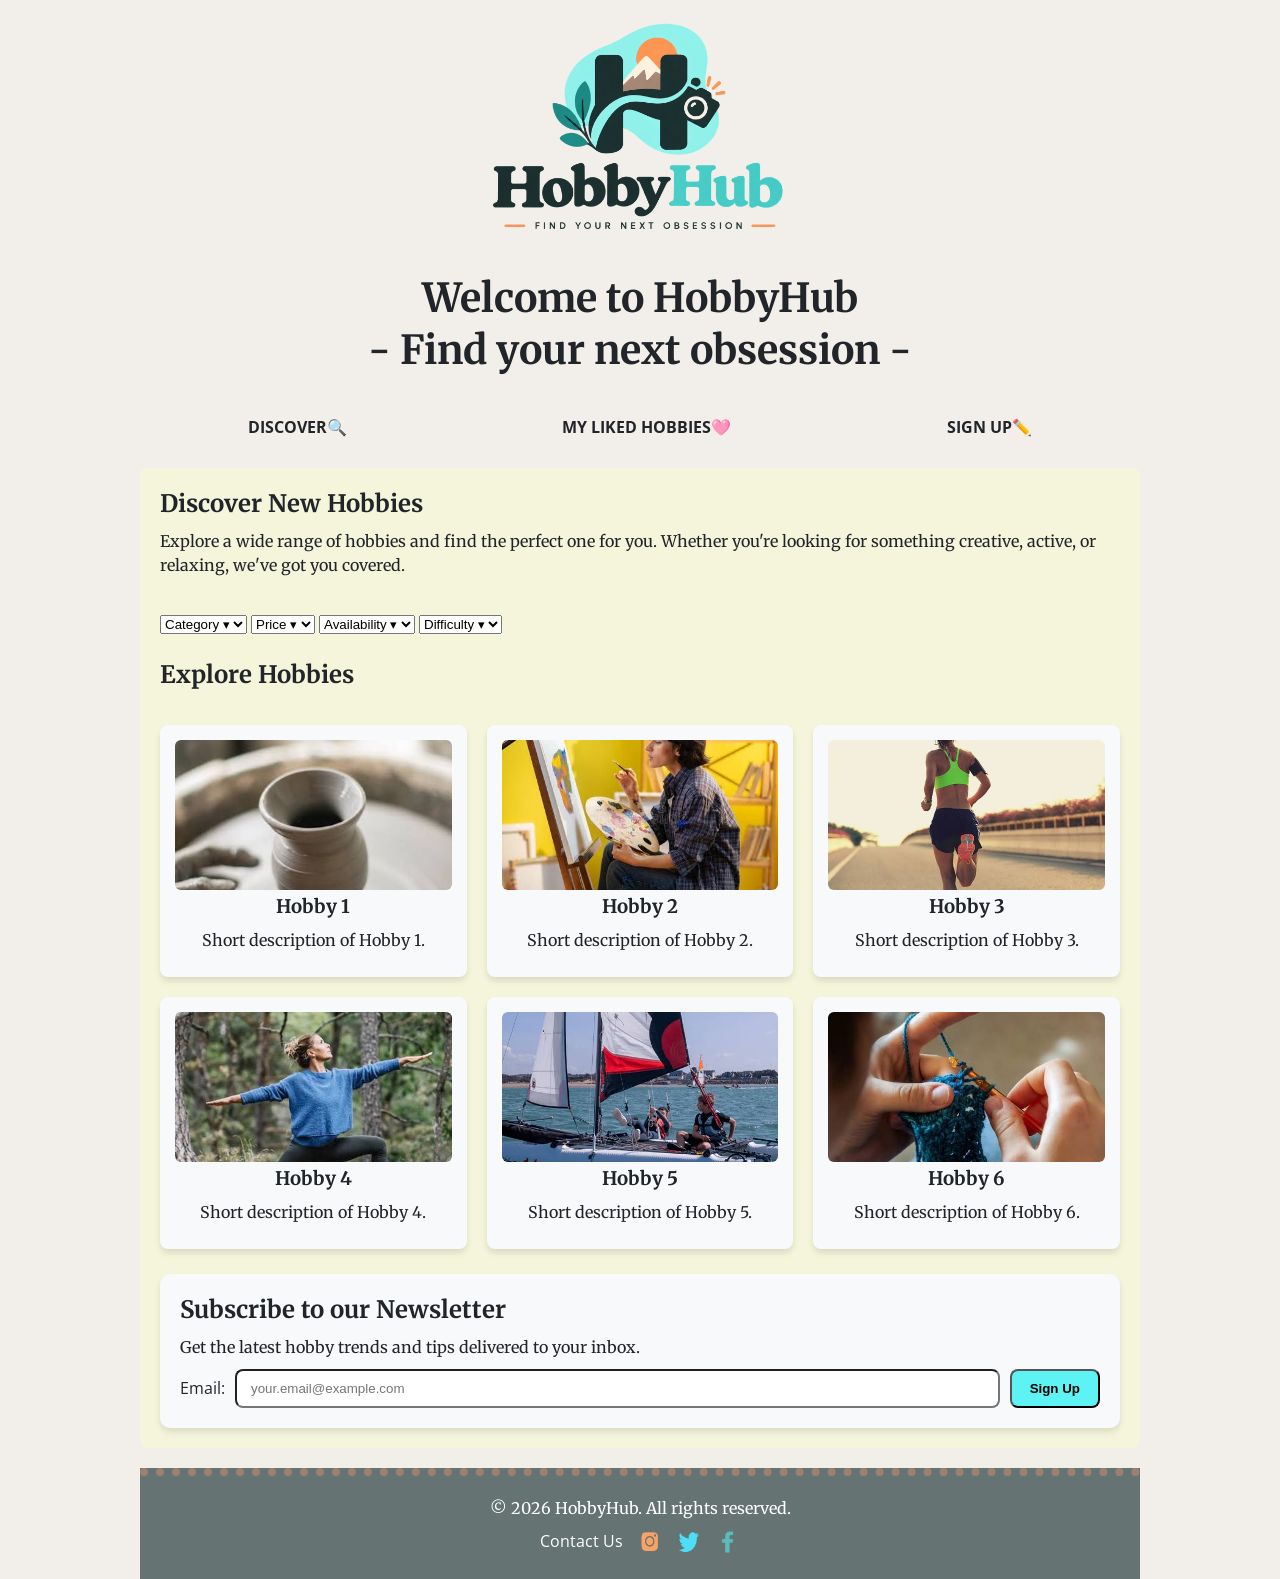
==== index.html @ ffab6596 "style: ensure full responsiveness across mobile, tablet, and desktop Enforce 1-column layout on mobi" ====
<!doctype html>
<html lang="en">
  <head>
    <meta charset="UTF-8" />
    <title>HobbyHub - Find Your Next Obsession</title>
    <meta name="viewport" content="width=device-width, initial-scale=1.0" />
    <link rel="stylesheet" type="text/css" href="style.css" />
  </head>
  <body>
    <div class="grid-container">
      <!-- Header with logo and welcome message -->
      <header>
        <!-- Logo -->
        <img
          id="logo"
          src="img/hobbyhublogo.png"
          alt="HobbyHub Logo"
          class="logo"
        />
        <h1>
          Welcome to HobbyHub <br />
          - Find your next obsession -
        </h1>
      </header>

      <!-- Navigation bar -->
      <nav class="main-nav">
        <a href="#">DISCOVER🔍</a>
        <a href="#">MY LIKED HOBBIES🩷</a>
        <a href="#signup">SIGN UP✏️</a>
      </nav>

      <!-- Main content area -->
      <main>
        <section class="intro">
          <!--Grid items-->
          <h2>Discover New Hobbies</h2>
          <p>
            Explore a wide range of hobbies and find the perfect one for you.
            Whether you're looking for something creative, active, or relaxing,
            we've got you covered.
          </p>
        </section>
        <!-- Filter / Sortering -->
        <div class="filters" aria-label="Filter hobbies">
          <select id="filter-category" name="category">
            <option value="">Category ▾</option>
          </select>

          <select id="filter-price" name="price">
            <option value="">Price ▾</option>
          </select>

          <select id="filter-availability" name="availability">
            <option value="">Availability ▾</option>
          </select>

          <select id="filter-difficulty" name="difficulty">
            <option value="">Difficulty ▾</option>
          </select>
        </div>

        <div>
          <h2>Explore Hobbies</h2>
        </div>
        <section class="hobby-section">
          <!-- managed with grid in CSS -->

          <article class="hobby-card">
            <img src="img/pottery.jpg" alt="Hobby 1" />
            <h3>Hobby 1</h3>
            <p>Short description of Hobby 1.</p>
          </article>

          <article class="hobby-card">
            <img src="img/painting.jpg" alt="Hobby 2" />
            <h3>Hobby 2</h3>
            <p>Short description of Hobby 2.</p>
          </article>

          <article class="hobby-card">
            <img src="img/running.jpg" alt="Hobby 3" />
            <h3>Hobby 3</h3>
            <p>Short description of Hobby 3.</p>
          </article>

          <article class="hobby-card">
            <img src="img/yoga.jpg" alt="Hobby 4" />
            <h3>Hobby 4</h3>
            <p>Short description of Hobby 4.</p>
          </article>

          <article class="hobby-card">
            <img src="img/sailing.jpg" alt="Hobby 3" />
            <h3>Hobby 5</h3>
            <p>Short description of Hobby 5.</p>
          </article>

          <article class="hobby-card">
            <img src="img/crochet.jpg" alt="Hobby 4" />
            <h3>Hobby 6</h3>
            <p>Short description of Hobby 6.</p>
          </article>
        </section>

        <section class="newsletter" id="signup">
          <h2>Subscribe to our Newsletter</h2>
          <p>Get the latest hobby trends and tips delivered to your inbox.</p>
          <form id="newsletter-form">
            <!--lable? med id()for="email"-->
            <label for="email">Email:</label>
            <input
              type="email"
              id="email"
              placeholder="your.email@example.com"
              required
            />
            <!--input eller button?-->
            <button id="newsletter-button" type="submit" value="Sign Up">
              Sign Up
            </button>
          </form>
        </section>
      </main>

      <!-- Footer content, logos for instagram, twitter, facebook -->
      <footer>
        <p>&copy; 2026 HobbyHub. All rights reserved.</p>
        <div class="social-media">
          <!-- Social media icons would be linked to their respective platforms -->
          <!-- add mailto link  "contact us"-->
          <a href="mailto:info@hobbyhub.com">Contact Us</a>
          <a href="#"><img src="img/insta.png" alt="Instagram" /></a>
          <a href="#"><img src="img/twitter.png" alt="Twitter" /></a>
          <a href="#"><img src="img/fb.png" alt="Facebook" /></a>
        </div>
      </footer>
    </div>
  </body>
</html>
---- style.css ----
@import url("https://fonts.googleapis.com/css?family=Merriweather|Open+Sans&display=swap");
/* Define CSS variables for consistent theming of colors */
:root {
  --cyan: #5df2f3;
  --orange: #f2945c;
  --teal: #70b3b3;
  --taupe: #9d8170;
  --dark-slate: #657373;
  --bg-light: #f8f9fa;
  --text-dark: #212529; /* Mörk text mot ljus bakgrund ger hög kontrast för WebAIM */
  --text-light: #ffffff; /* Vit text mot mörka knappar */
}

* {
  box-sizing: border-box;
}

/* Mobile first, base styles */
body {
  background-color: #f2efea;
  color: var(--text-dark);
  margin: 0;
  font-family: "Open Sans", sans-serif; /*If font is available, otherwise use sans-serif */
}

h1, h2, h3, p {
  font-family: "Merriweather", serif; /* All selected text elements use this font */
  margin: 0 0 10px 0;
}

h1 {
  font-size: 40px;
  line-height: 130%;
}

p {
  font-size: 16px;
  line-height: 1.5;
}

/* Grid layout for the entire page */
.grid-container {
  display: grid;
  grid-template-columns: 1fr; /* Define a single column grid layout */
  /*grid-template-rows: auto auto auto 5px;  Define the rows for header, navigation, main content, and footer. 
  Auto = adjust size after the content  */
  /* grid-template-areas is used to define the layout of the grid */
  grid-template-areas:
  /*here we define the areas wich will be positioned in the grid, could be only display:grid */
    "header"
    "navigation"
    "main-content"
    "footer";
  grid-gap: 20px;
  max-width: 1000px;
  margin: 0 auto;
}

header {
  grid-area: header;
  text-align: center;
}

#logo {
max-width: 100%;
  width: 400px;
  height: auto;
  border-radius: 8px;
}

/* Navigation bar */
.main-nav {
  grid-area: navigation;
  display: flex;
  flex-direction: column; /* Meny för mobil */
}

.main-nav a {
  padding: 10px;
  text-align: center;
  text-decoration: none;
  text-transform: uppercase;
  color: var(--text-dark);
  font-weight: bold;
}
.main-nav a:hover {
  text-decoration: underline;
}

/* Main content area */
main {
  grid-area: main-content;
  display: flex;
  flex-direction: column;
  grid-gap: 25px;
  background-color: beige;
  padding: 20px;
  border-radius: 8px;
}

.intro {
  
}

/* Hobby cards grid layout */
.hobby-section {
  display: grid;
  grid-template-columns: 1fr; /*repeat(auto-fit, minmax(200px, 1fr));  Automatically adjust the number of columns based on available space */
  gap: 20px;
}

.hobby-card {
  background-color: var(--bg-light);
  border-radius: 8px;
  padding: 15px;
  text-align: center;
  box-shadow: 0 4px 6px rgba(0, 0, 0, 0.1);
}

.hobby-card img {
  width: 100%;
  height: 150px;
  object-fit: cover;
  border-radius: 6px;
}

/* Newsletter section */
.newsletter {
  background-color: var(--bg-light);
  padding: 20px;
  border-radius: 10px;
  box-shadow: 0 4px 6px rgba(0, 0, 0, 0.1);
}

#newsletter-form {
  display: grid;
  grid-template-columns: 1fr;
  gap: 10px;
  align-items: center;
}

#newsletter-form input[type="email"] {
  padding: 10px 14px;
  border-radius: 8px;
}

#newsletter-button {
background-color: var(--cyan);
  font-weight: bold;
  padding: 10px 18px;
  border-radius: 8px;
  cursor: pointer;
}
#newsletter-button:hover {
  background-color: var(--teal);
}


footer {
  grid-area: footer;
  text-align: center;
  padding: 20px;
  background-color: var(--dark-slate);
  color: var(--text-light);
  border-top: 8px dotted var(--taupe);
}

footer p {
  color: var(--text-light);
}

footer a {
  color: var(--text-light);
  text-decoration: none;
}

footer a:hover {
  text-decoration: underline;
}

.social-media {
  display: flex;
  justify-content: center;
  gap: 15px;
}

.social-media img {
  width: 24px;
  height: 24px;
}

/* Media Queries for Responsive Design Tablet & Desktop */

/* TABLET (768px och uppåt) */
@media screen and (min-width: 768px) and (max-width: 1023px) {
    h1{
        font-size: 30px;
    }
    p{
        font-size: 14px;
    }
    a{
        font-size:  15px;
    }
  
  .main-nav {
    flex-direction: row;
    justify-content: space-around;
  }

  .hobby-section {
    grid-template-columns: repeat(2, 1fr); /* Tablet: 2 kolumner, repeat() istället för att upprepa 1fr manuellt*/
  }

  #newsletter-form {
    grid-template-columns: auto 1fr auto;
  }
}

/* DESKTOP (1024px och uppåt) */
@media screen and (min-width: 1024px) {

.main-nav {
    flex-direction: row;
    justify-content: space-around;
  }

  .hobby-section {
    grid-template-columns: repeat(3, 1fr); /* Desktop: 3 kolumner */
  }

  #newsletter-form {
    grid-template-columns: auto 1fr auto;
  }
}
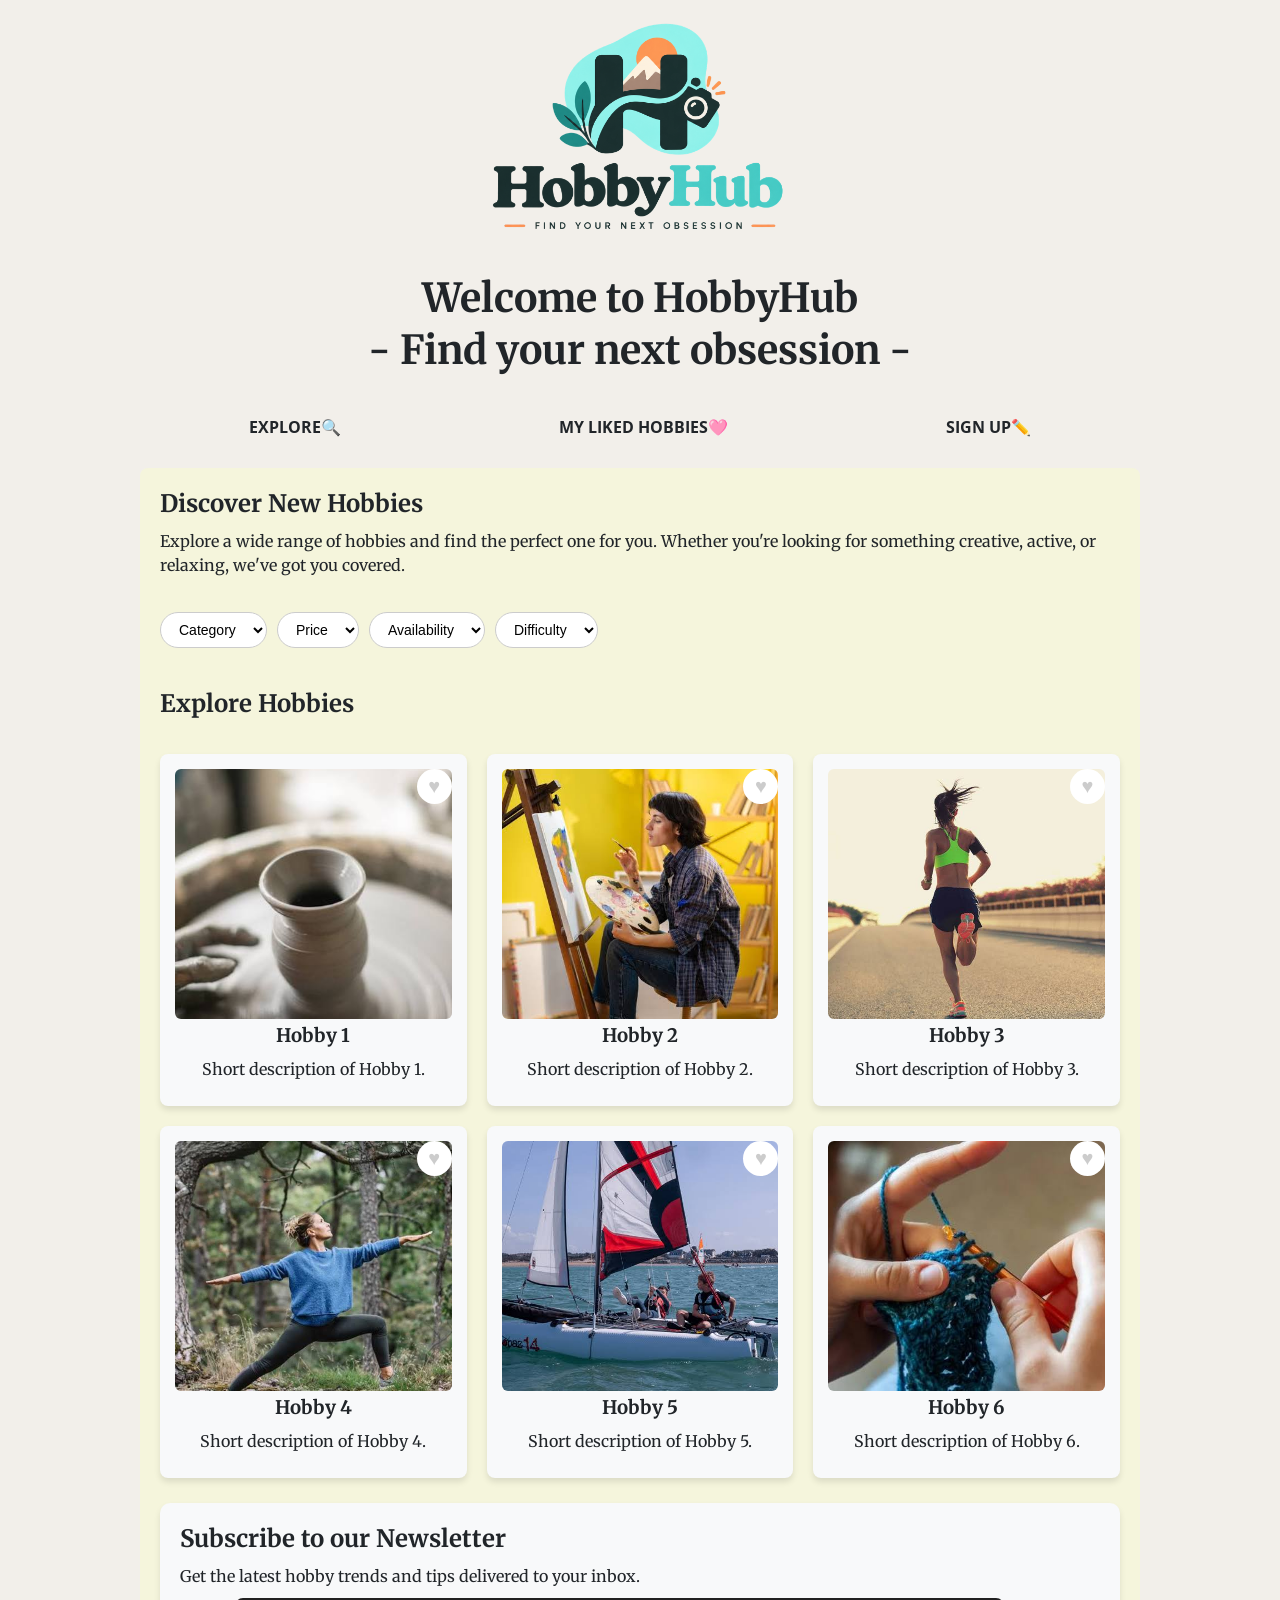
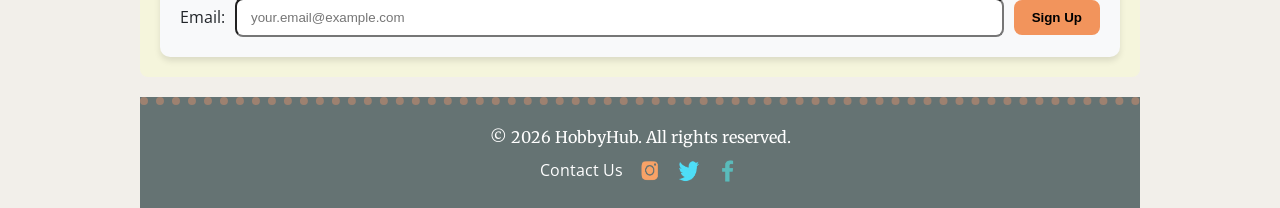
==== commit 9127d9ae: "Update navigation text and enhance filter styles; add like buttons to hobby cards" ====
--- a/index.html
+++ b/index.html
@@ -25,7 +25,7 @@
 
       <!-- Navigation bar -->
       <nav class="main-nav">
-        <a href="#">DISCOVER🔍</a>
+        <a href="#">EXPLORE🔍</a>
         <a href="#">MY LIKED HOBBIES🩷</a>
         <a href="#signup">SIGN UP✏️</a>
       </nav>
@@ -44,19 +44,19 @@
         <!-- Filter / Sortering -->
         <div class="filters" aria-label="Filter hobbies">
           <select id="filter-category" name="category">
-            <option value="">Category ▾</option>
+            <option value="">Category</option>
           </select>
 
           <select id="filter-price" name="price">
-            <option value="">Price ▾</option>
+            <option value="">Price</option>
           </select>
 
           <select id="filter-availability" name="availability">
-            <option value="">Availability ▾</option>
+            <option value="">Availability</option>
           </select>
 
           <select id="filter-difficulty" name="difficulty">
-            <option value="">Difficulty ▾</option>
+            <option value="">Difficulty</option>
           </select>
         </div>
 
@@ -67,36 +67,54 @@
           <!-- managed with grid in CSS -->
 
           <article class="hobby-card">
+            <button class="like-btn" aria-label="Gilla hobby">
+              <span class="heart">♥</span>
+            </button>
             <img src="img/pottery.jpg" alt="Hobby 1" />
             <h3>Hobby 1</h3>
             <p>Short description of Hobby 1.</p>
           </article>
 
           <article class="hobby-card">
+            <button class="like-btn" aria-label="Gilla hobby">
+              <span class="heart">♥</span>
+            </button>
             <img src="img/painting.jpg" alt="Hobby 2" />
             <h3>Hobby 2</h3>
             <p>Short description of Hobby 2.</p>
           </article>
 
           <article class="hobby-card">
+            <button class="like-btn" aria-label="Gilla hobby">
+              <span class="heart">♥</span>
+            </button>
             <img src="img/running.jpg" alt="Hobby 3" />
             <h3>Hobby 3</h3>
             <p>Short description of Hobby 3.</p>
           </article>
 
           <article class="hobby-card">
+            <button class="like-btn" aria-label="Gilla hobby">
+              <span class="heart">♥</span>
+            </button>
             <img src="img/yoga.jpg" alt="Hobby 4" />
             <h3>Hobby 4</h3>
             <p>Short description of Hobby 4.</p>
           </article>
 
           <article class="hobby-card">
+            <button class="like-btn" aria-label="Gilla hobby">
+              <span class="heart">♥</span>
+            </button>
             <img src="img/sailing.jpg" alt="Hobby 3" />
             <h3>Hobby 5</h3>
             <p>Short description of Hobby 5.</p>
           </article>
 
           <article class="hobby-card">
+            <button class="like-btn" aria-label="Gilla hobby">
+              <span class="heart">♥</span>
+            </button>
             <img src="img/crochet.jpg" alt="Hobby 4" />
             <h3>Hobby 6</h3>
             <p>Short description of Hobby 6.</p>
--- a/style.css
+++ b/style.css
@@ -102,6 +102,25 @@
   
 }
 
+.filters {
+  display: flex;
+  gap: 10px;
+  margin-bottom: 15px;
+}
+
+.filters select {
+  padding: 8px 14px;
+  border-radius: 20px;
+  border: 1px solid #ccc;
+  background-color: white;
+  font-size: 14px;
+  cursor: pointer;
+}
+
+.filters select:hover {
+  border-color: var(--cyan);
+}
+
 /* Hobby cards grid layout */
 .hobby-section {
   display: grid;
@@ -119,9 +138,35 @@
 
 .hobby-card img {
   width: 100%;
-  height: 150px;
+  height: 250px;
   object-fit: cover;
   border-radius: 6px;
+}
+
+.hobby-card {
+  position: relative;
+}
+
+.like-btn {
+  position: absolute;
+  top: 15px;
+  right: 15px;
+  width: 35px;
+  height: 35px;
+  border-radius: 50%;
+  border: none;
+  background: white;
+  font-size: 20px;
+  color: #ccc;
+  cursor: pointer;
+}
+
+.like-btn:hover {
+  transform: scale(1.2) rotate(5deg); /* Slightly enlarge the button and rotate on hover*/
+}
+
+.like-btn.liked {
+  color: #e74c3c; /* Change color when liked, this will work when js is implemented */
 }
 
 /* Newsletter section */
@@ -145,14 +190,19 @@
 }
 
 #newsletter-button {
-background-color: var(--cyan);
+background-color: var(--orange);
   font-weight: bold;
   padding: 10px 18px;
   border-radius: 8px;
+  border: none;
   cursor: pointer;
+
 }
 #newsletter-button:hover {
+  transform: scale(0.95);
   background-color: var(--teal);
+  color: var(--text-light);
+  box-shadow: 0 6px 15px rgba(93, 242, 243, 0.4);
 }
 
 
@@ -205,7 +255,7 @@
   
   .main-nav {
     flex-direction: row;
-    justify-content: space-around;
+    justify-content: space-around;/* create space around items in nav-bar*/
   }
 
   .hobby-section {
@@ -213,7 +263,7 @@
   }
 
   #newsletter-form {
-    grid-template-columns: auto 1fr auto;
+    grid-template-columns: auto 1fr auto; /* Sign up form layout, button goes to the right */
   }
 }
 
@@ -230,8 +280,8 @@
   }
 
   #newsletter-form {
-    grid-template-columns: auto 1fr auto;
-  }
-}
-
-
+    grid-template-columns: auto 1fr auto; 
+  }
+}
+
+
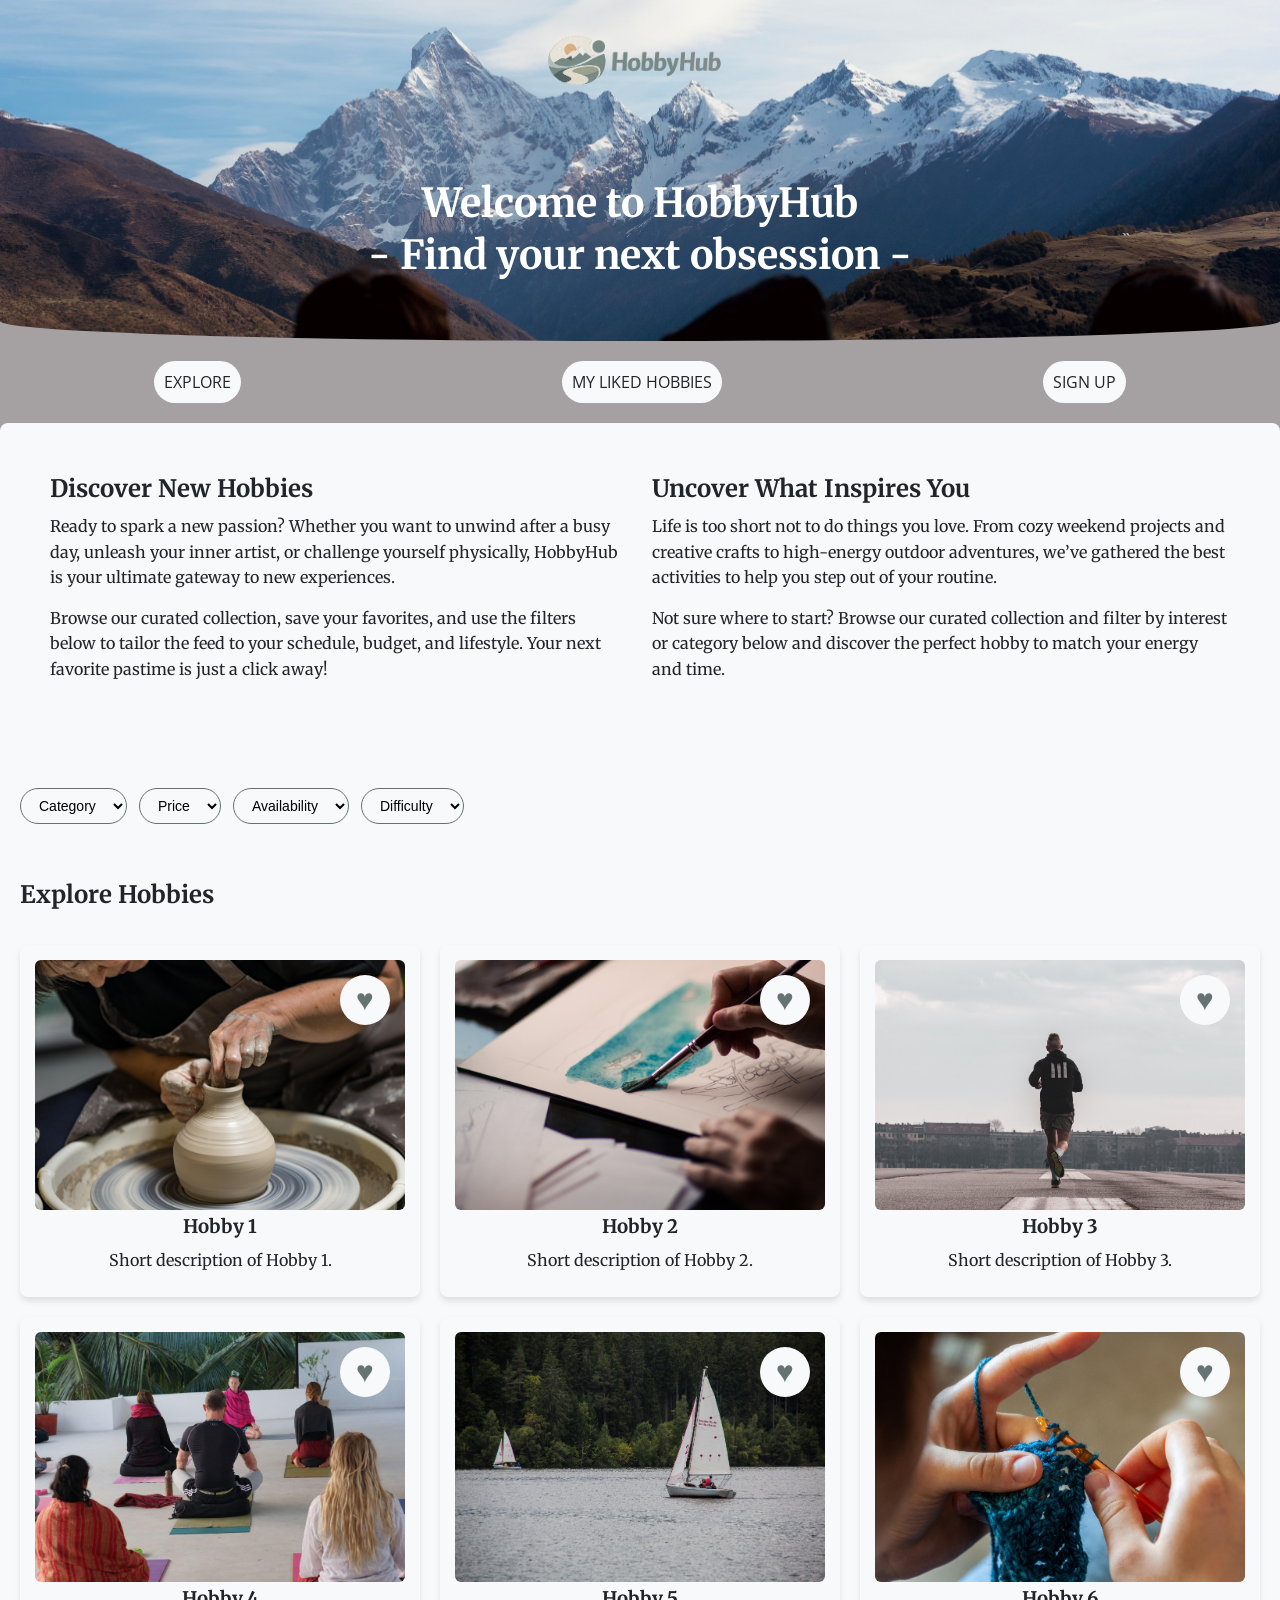
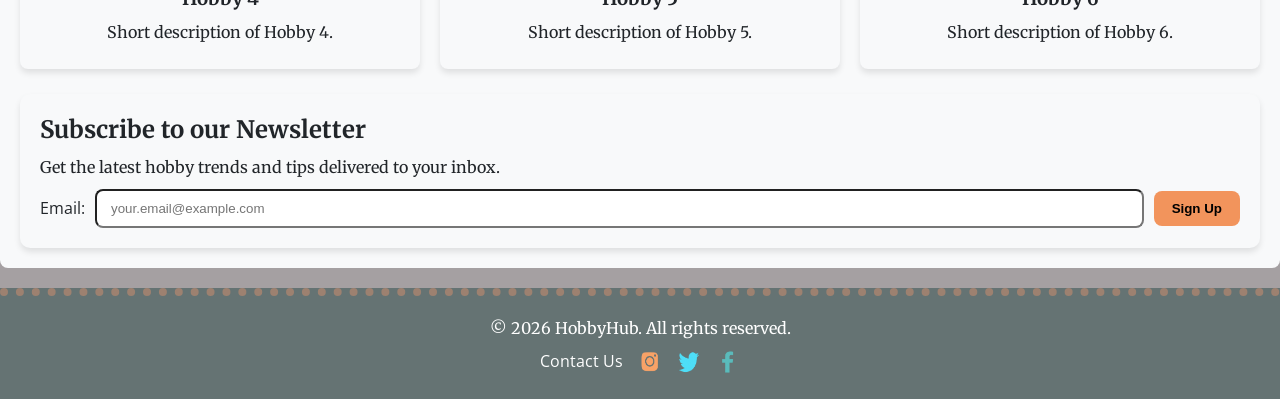
==== commit 0a1150b4: "add new header-pic add new images for json-file fine-adjusting design" ====
--- a/index.html
+++ b/index.html
@@ -13,7 +13,7 @@
         <!-- Logo -->
         <img
           id="logo"
-          src="img/hobbyhublogo.png"
+          src="img/logga2.png"
           alt="HobbyHub Logo"
           class="logo"
         />
@@ -25,22 +25,44 @@
 
       <!-- Navigation bar -->
       <nav class="main-nav">
-        <a href="#">EXPLORE🔍</a>
-        <a href="#">MY LIKED HOBBIES🩷</a>
-        <a href="#signup">SIGN UP✏️</a>
+        <a href="#">EXPLORE</a>
+        <a href="#">MY LIKED HOBBIES</a>
+        <a href="#signup">SIGN UP</a>
       </nav>
 
       <!-- Main content area -->
       <main>
         <section class="intro">
-          <!--Grid items-->
-          <h2>Discover New Hobbies</h2>
-          <p>
-            Explore a wide range of hobbies and find the perfect one for you.
-            Whether you're looking for something creative, active, or relaxing,
-            we've got you covered.
-          </p>
+          <div class="intro-column">
+            <h2>Discover New Hobbies</h2>
+            <p>
+              Ready to spark a new passion? Whether you want to unwind after a
+              busy day, unleash your inner artist, or challenge yourself
+              physically, HobbyHub is your ultimate gateway to new experiences.
+            </p>
+            <p>
+              Browse our curated collection, save your favorites, and use the
+              filters below to tailor the feed to your schedule, budget, and
+              lifestyle. Your next favorite pastime is just a click away!
+            </p>
+          </div>
+
+          <div class="intro-column">
+            <h2>Uncover What Inspires You</h2>
+            <p>
+              Life is too short not to do things you love. From cozy weekend
+              projects and creative crafts to high-energy outdoor adventures,
+              we’ve gathered the best activities to help you step out of your
+              routine.
+            </p>
+            <p>
+              Not sure where to start? Browse our curated collection and filter
+              by interest or category below and discover the perfect hobby to
+              match your energy and time.
+            </p>
+          </div>
         </section>
+
         <!-- Filter / Sortering -->
         <div class="filters" aria-label="Filter hobbies">
           <select id="filter-category" name="category">
@@ -70,7 +92,7 @@
             <button class="like-btn" aria-label="Gilla hobby">
               <span class="heart">♥</span>
             </button>
-            <img src="img/pottery.jpg" alt="Hobby 1" />
+            <img src="img/hobbies/pottery.jpg" alt="Hobby 1" />
             <h3>Hobby 1</h3>
             <p>Short description of Hobby 1.</p>
           </article>
@@ -79,7 +101,7 @@
             <button class="like-btn" aria-label="Gilla hobby">
               <span class="heart">♥</span>
             </button>
-            <img src="img/painting.jpg" alt="Hobby 2" />
+            <img src="img/hobbies/painting.jpg" alt="Hobby 2" />
             <h3>Hobby 2</h3>
             <p>Short description of Hobby 2.</p>
           </article>
@@ -88,7 +110,7 @@
             <button class="like-btn" aria-label="Gilla hobby">
               <span class="heart">♥</span>
             </button>
-            <img src="img/running.jpg" alt="Hobby 3" />
+            <img src="img/hobbies/runner.jpg" alt="Hobby 3" />
             <h3>Hobby 3</h3>
             <p>Short description of Hobby 3.</p>
           </article>
@@ -97,7 +119,7 @@
             <button class="like-btn" aria-label="Gilla hobby">
               <span class="heart">♥</span>
             </button>
-            <img src="img/yoga.jpg" alt="Hobby 4" />
+            <img src="img/hobbies/yoga.jpg" alt="Hobby 4" />
             <h3>Hobby 4</h3>
             <p>Short description of Hobby 4.</p>
           </article>
@@ -106,7 +128,7 @@
             <button class="like-btn" aria-label="Gilla hobby">
               <span class="heart">♥</span>
             </button>
-            <img src="img/sailing.jpg" alt="Hobby 3" />
+            <img src="img/hobbies/sailing.jpg" alt="Hobby 5" />
             <h3>Hobby 5</h3>
             <p>Short description of Hobby 5.</p>
           </article>
@@ -115,7 +137,7 @@
             <button class="like-btn" aria-label="Gilla hobby">
               <span class="heart">♥</span>
             </button>
-            <img src="img/crochet.jpg" alt="Hobby 4" />
+            <img src="img/hobbies/crochet.jpg" alt="Hobby 6" />
             <h3>Hobby 6</h3>
             <p>Short description of Hobby 6.</p>
           </article>
--- a/style.css
+++ b/style.css
@@ -7,17 +7,17 @@
   --taupe: #9d8170;
   --dark-slate: #657373;
   --bg-light: #f8f9fa;
+  --bg-medium: #a5a0a2;
+
+  --bg-dark: #343a40;
   --text-dark: #212529; /* Mörk text mot ljus bakgrund ger hög kontrast för WebAIM */
   --text-light: #ffffff; /* Vit text mot mörka knappar */
 }
 
-* {
-  box-sizing: border-box;
-}
 
 /* Mobile first, base styles */
 body {
-  background-color: #f2efea;
+  background-color: var(--bg-medium);
   color: var(--text-dark);
   margin: 0;
   font-family: "Open Sans", sans-serif; /*If font is available, otherwise use sans-serif */
@@ -31,6 +31,7 @@
 h1 {
   font-size: 40px;
   line-height: 130%;
+  color: var(--text-light);
 }
 
 p {
@@ -52,20 +53,24 @@
     "main-content"
     "footer";
   grid-gap: 20px;
-  max-width: 1000px;
+  max-width: auto;
   margin: 0 auto;
 }
 
 header {
   grid-area: header;
   text-align: center;
+  background-image: url("img/mountains.jpg");
+  background-size: cover;
+  padding: 30px 20px 50px 20px;
+  border-bottom-left-radius: 50% 20px;
+  border-bottom-right-radius: 50% 20px;
 }
 
 #logo {
 max-width: 100%;
-  width: 400px;
+  width: 320px;
   height: auto;
-  border-radius: 8px;
 }
 
 /* Navigation bar */
@@ -73,6 +78,9 @@
   grid-area: navigation;
   display: flex;
   flex-direction: column; /* Meny för mobil */
+  gap: 12px;
+  justify-content: center;
+  align-items: center;
 }
 
 .main-nav a {
@@ -81,10 +89,12 @@
   text-decoration: none;
   text-transform: uppercase;
   color: var(--text-dark);
-  font-weight: bold;
+  border-radius: 25px;
+  background-color: var(--bg-light);
 }
 .main-nav a:hover {
   text-decoration: underline;
+  transform: scale(1.05);
 }
 
 /* Main content area */
@@ -93,26 +103,40 @@
   display: flex;
   flex-direction: column;
   grid-gap: 25px;
-  background-color: beige;
+  background-color: var(--bg-light);
   padding: 20px;
   border-radius: 8px;
 }
 
 .intro {
+  display: flex;
+  flex-direction: column;
+  gap: 20px;
+  background-color: var(--bg-light);
+  padding: 30px;
+  border-radius: 20px;
   
 }
 
+.intro p {
+  margin-bottom: 15px;
+  line-height: 1.6;
+}
+.intro p:last-child {
+  margin-bottom: 30px; /* Add extra space after the last paragraph */
+}
+
 .filters {
   display: flex;
-  gap: 10px;
-  margin-bottom: 15px;
+  gap: 12px;
+  margin: 20px 0 30px 0;
 }
 
 .filters select {
   padding: 8px 14px;
   border-radius: 20px;
-  border: 1px solid #ccc;
-  background-color: white;
+  border: 1px solid var(--dark-slate);
+  background-color: var(--bg-light);
   font-size: 14px;
   cursor: pointer;
 }
@@ -149,15 +173,15 @@
 
 .like-btn {
   position: absolute;
-  top: 15px;
-  right: 15px;
-  width: 35px;
-  height: 35px;
+  top: 30px;
+  right: 30px;
+  width: 40px;
+  height: 40px;
   border-radius: 50%;
   border: none;
-  background: white;
-  font-size: 20px;
-  color: #ccc;
+  background: var(--bg-light);
+  font-size: 30px;
+  color: var(--dark-slate);
   cursor: pointer;
 }
 
@@ -258,6 +282,11 @@
     justify-content: space-around;/* create space around items in nav-bar*/
   }
 
+  .intro {
+    flex-direction: row; /* Change intro section to row layout on tablet */
+    gap: 30px;
+  }
+
   .hobby-section {
     grid-template-columns: repeat(2, 1fr); /* Tablet: 2 kolumner, repeat() istället för att upprepa 1fr manuellt*/
   }
@@ -275,6 +304,16 @@
     justify-content: space-around;
   }
 
+  .intro {
+    flex-direction: row; /* Change intro section to row layout on desktop */
+    gap: 30px;
+  }
+
+  .like-btn {
+    width: 50px;
+    height: 50px;
+  }
+
   .hobby-section {
     grid-template-columns: repeat(3, 1fr); /* Desktop: 3 kolumner */
   }
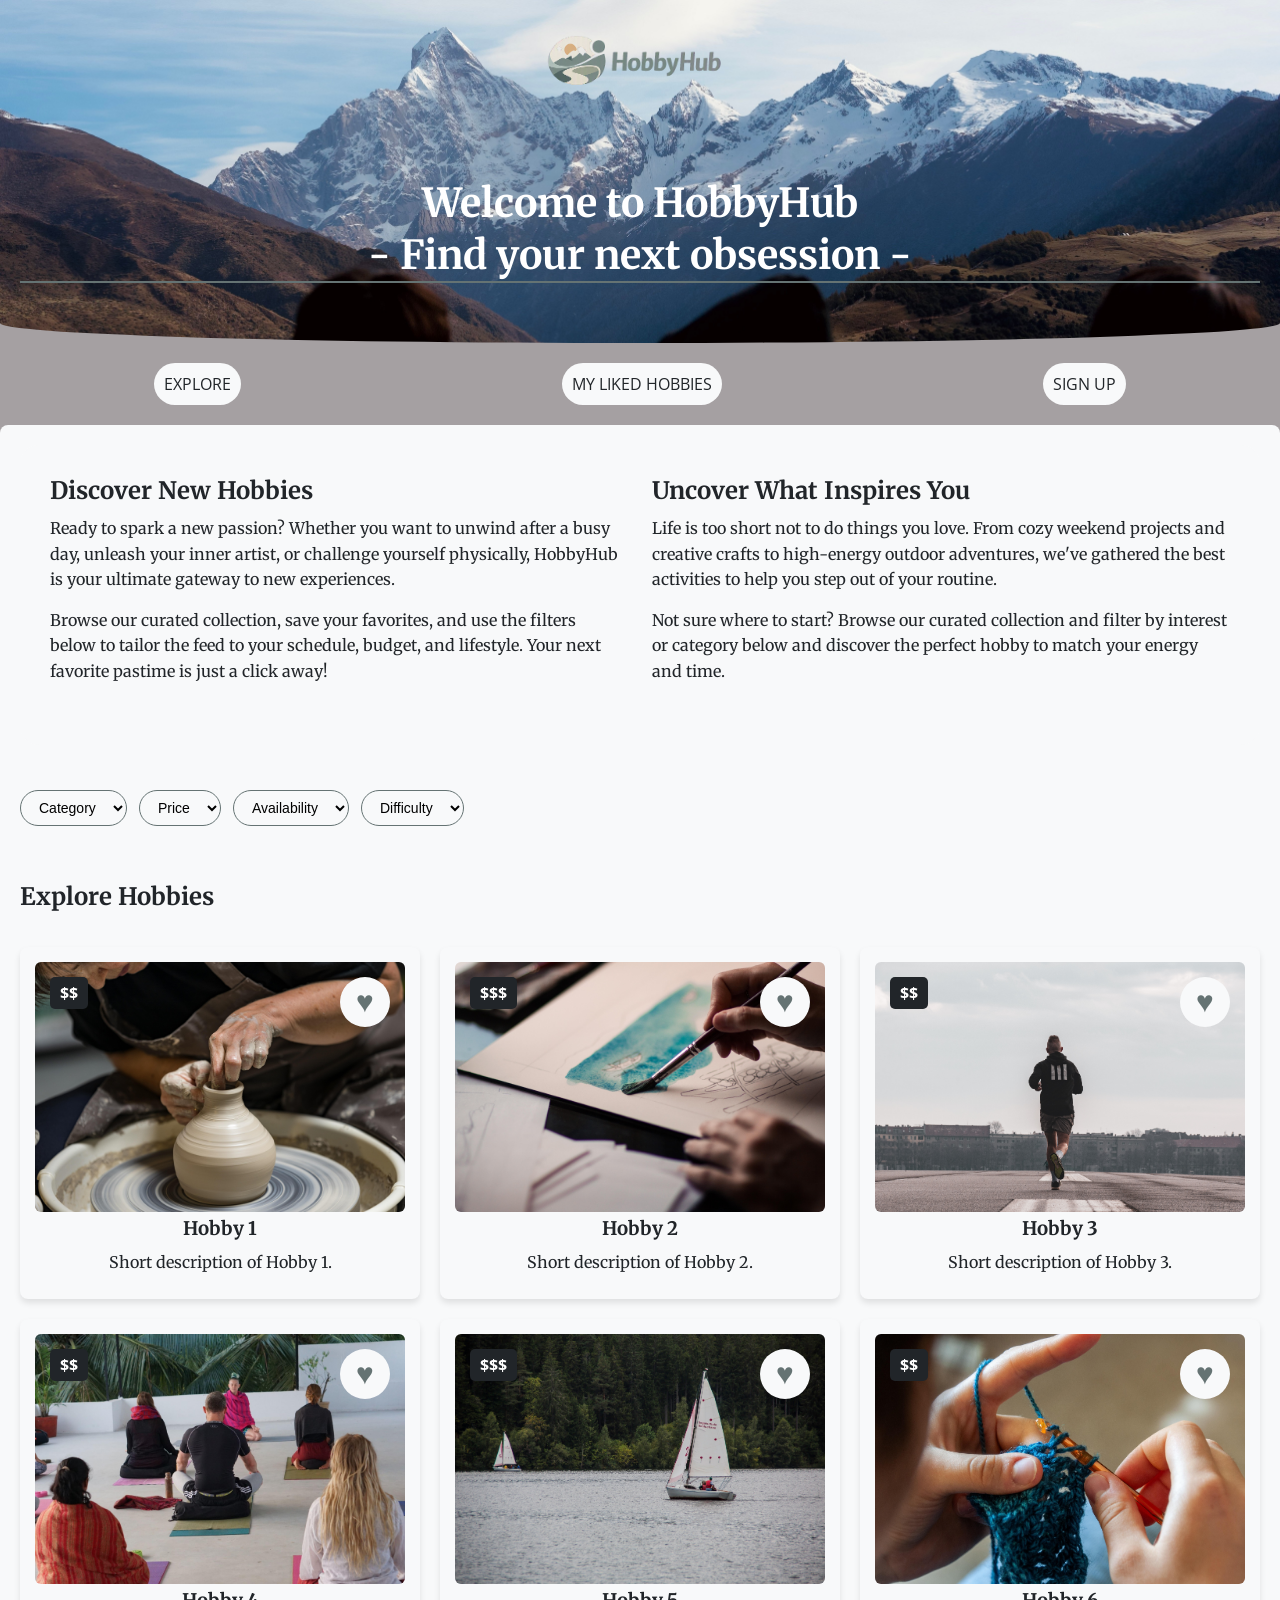
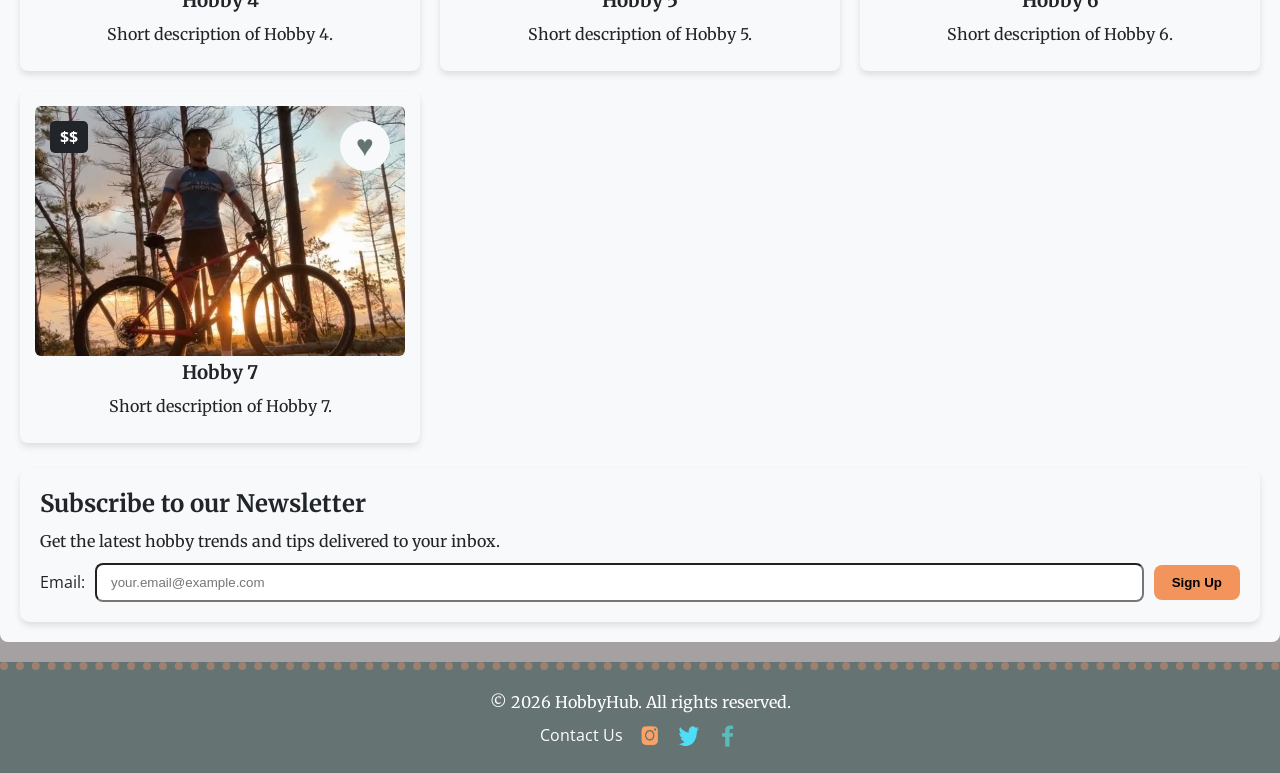
==== commit 66865a39: "Implement structural updates and optimizations across multiple modules" ====
--- a/index.html
+++ b/index.html
@@ -11,12 +11,7 @@
       <!-- Header with logo and welcome message -->
       <header>
         <!-- Logo -->
-        <img
-          id="logo"
-          src="img/logga2.png"
-          alt="HobbyHub Logo"
-          class="logo"
-        />
+        <img id="logo" src="img/logga2.png" alt="HobbyHub Logo" class="logo" />
         <h1>
           Welcome to HobbyHub <br />
           - Find your next obsession -
@@ -52,7 +47,7 @@
             <p>
               Life is too short not to do things you love. From cozy weekend
               projects and creative crafts to high-energy outdoor adventures,
-              we’ve gathered the best activities to help you step out of your
+              we've gathered the best activities to help you step out of your
               routine.
             </p>
             <p>
@@ -93,6 +88,7 @@
               <span class="heart">♥</span>
             </button>
             <img src="img/hobbies/pottery.jpg" alt="Hobby 1" />
+            <span class="price">$$</span>
             <h3>Hobby 1</h3>
             <p>Short description of Hobby 1.</p>
           </article>
@@ -101,6 +97,7 @@
             <button class="like-btn" aria-label="Gilla hobby">
               <span class="heart">♥</span>
             </button>
+            <span class="price">$$$</span>
             <img src="img/hobbies/painting.jpg" alt="Hobby 2" />
             <h3>Hobby 2</h3>
             <p>Short description of Hobby 2.</p>
@@ -111,6 +108,7 @@
               <span class="heart">♥</span>
             </button>
             <img src="img/hobbies/runner.jpg" alt="Hobby 3" />
+            <span class="price">$$</span>
             <h3>Hobby 3</h3>
             <p>Short description of Hobby 3.</p>
           </article>
@@ -120,6 +118,7 @@
               <span class="heart">♥</span>
             </button>
             <img src="img/hobbies/yoga.jpg" alt="Hobby 4" />
+            <span class="price">$$</span>
             <h3>Hobby 4</h3>
             <p>Short description of Hobby 4.</p>
           </article>
@@ -129,6 +128,7 @@
               <span class="heart">♥</span>
             </button>
             <img src="img/hobbies/sailing.jpg" alt="Hobby 5" />
+            <span class="price">$$$</span>
             <h3>Hobby 5</h3>
             <p>Short description of Hobby 5.</p>
           </article>
@@ -138,8 +138,19 @@
               <span class="heart">♥</span>
             </button>
             <img src="img/hobbies/crochet.jpg" alt="Hobby 6" />
+            <span class="price">$$</span>
             <h3>Hobby 6</h3>
             <p>Short description of Hobby 6.</p>
+          </article>
+
+          <article class="hobby-card">
+            <button class="like-btn" aria-label="Gilla hobby">
+              <span class="heart">♥</span>
+            </button>
+            <img src="img/hobbies/mountainbike.jpg" alt="Hobby 7" />
+            <span class="price">$$</span>
+            <h3>Hobby 7</h3>
+            <p>Short description of Hobby 7.</p>
           </article>
         </section>
 
--- a/style.css
+++ b/style.css
@@ -32,6 +32,7 @@
   font-size: 40px;
   line-height: 130%;
   color: var(--text-light);
+  border-bottom: 2px solid var(--dark-slate);
 }
 
 p {
@@ -42,12 +43,10 @@
 /* Grid layout for the entire page */
 .grid-container {
   display: grid;
-  grid-template-columns: 1fr; /* Define a single column grid layout */
+  grid-template-columns: 1fr;
   /*grid-template-rows: auto auto auto 5px;  Define the rows for header, navigation, main content, and footer. 
   Auto = adjust size after the content  */
-  /* grid-template-areas is used to define the layout of the grid */
   grid-template-areas:
-  /*here we define the areas wich will be positioned in the grid, could be only display:grid */
     "header"
     "navigation"
     "main-content"
@@ -62,6 +61,7 @@
   text-align: center;
   background-image: url("img/mountains.jpg");
   background-size: cover;
+  
   padding: 30px 20px 50px 20px;
   border-bottom-left-radius: 50% 20px;
   border-bottom-right-radius: 50% 20px;
@@ -158,6 +158,7 @@
   padding: 15px;
   text-align: center;
   box-shadow: 0 4px 6px rgba(0, 0, 0, 0.1);
+  position: relative;
 }
 
 .hobby-card img {
@@ -165,10 +166,6 @@
   height: 250px;
   object-fit: cover;
   border-radius: 6px;
-}
-
-.hobby-card {
-  position: relative;
 }
 
 .like-btn {
@@ -191,6 +188,17 @@
 
 .like-btn.liked {
   color: #e74c3c; /* Change color when liked, this will work when js is implemented */
+}
+
+.price {
+  position: absolute;
+  top: 30px;
+  left: 30px;
+  background-color: var(--text-dark);
+  color: var(--text-light);
+  padding: 5px 10px;
+  border-radius: 5px;
+  font-weight: bold;
 }
 
 /* Newsletter section */
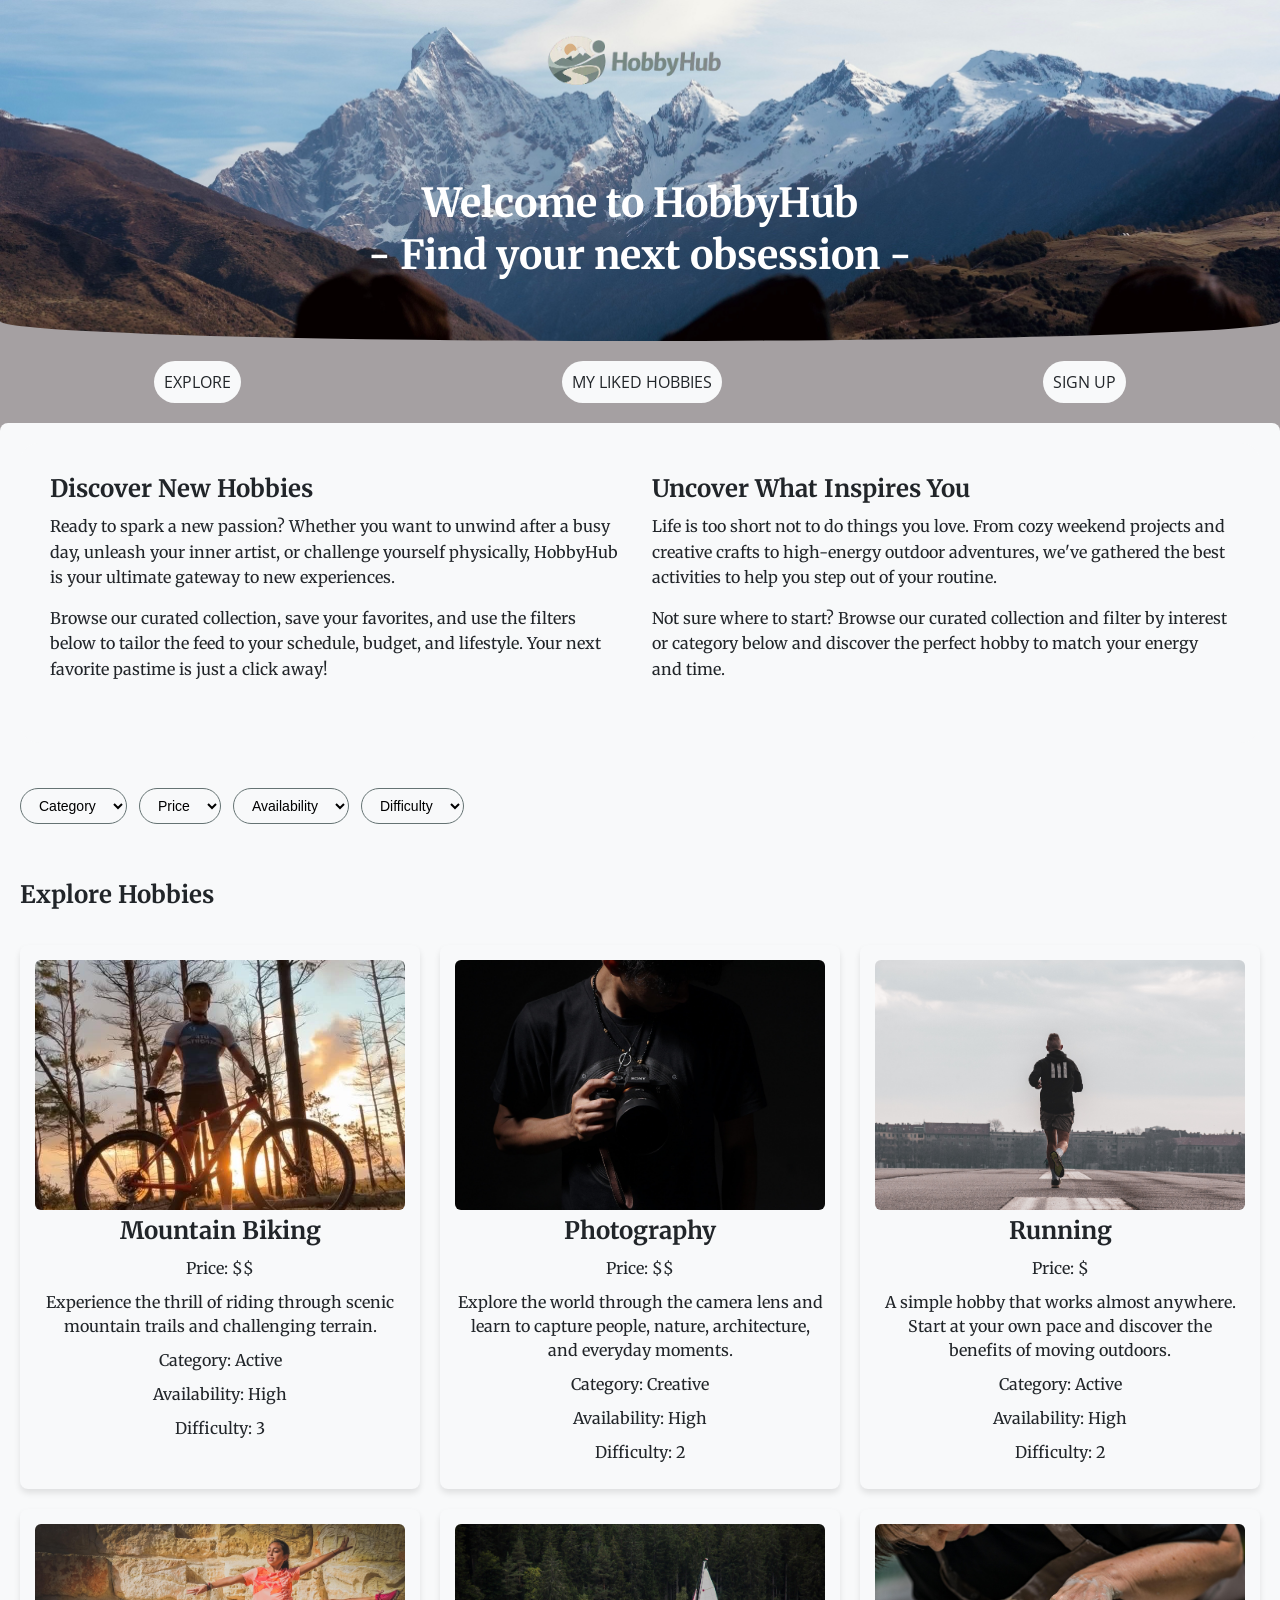
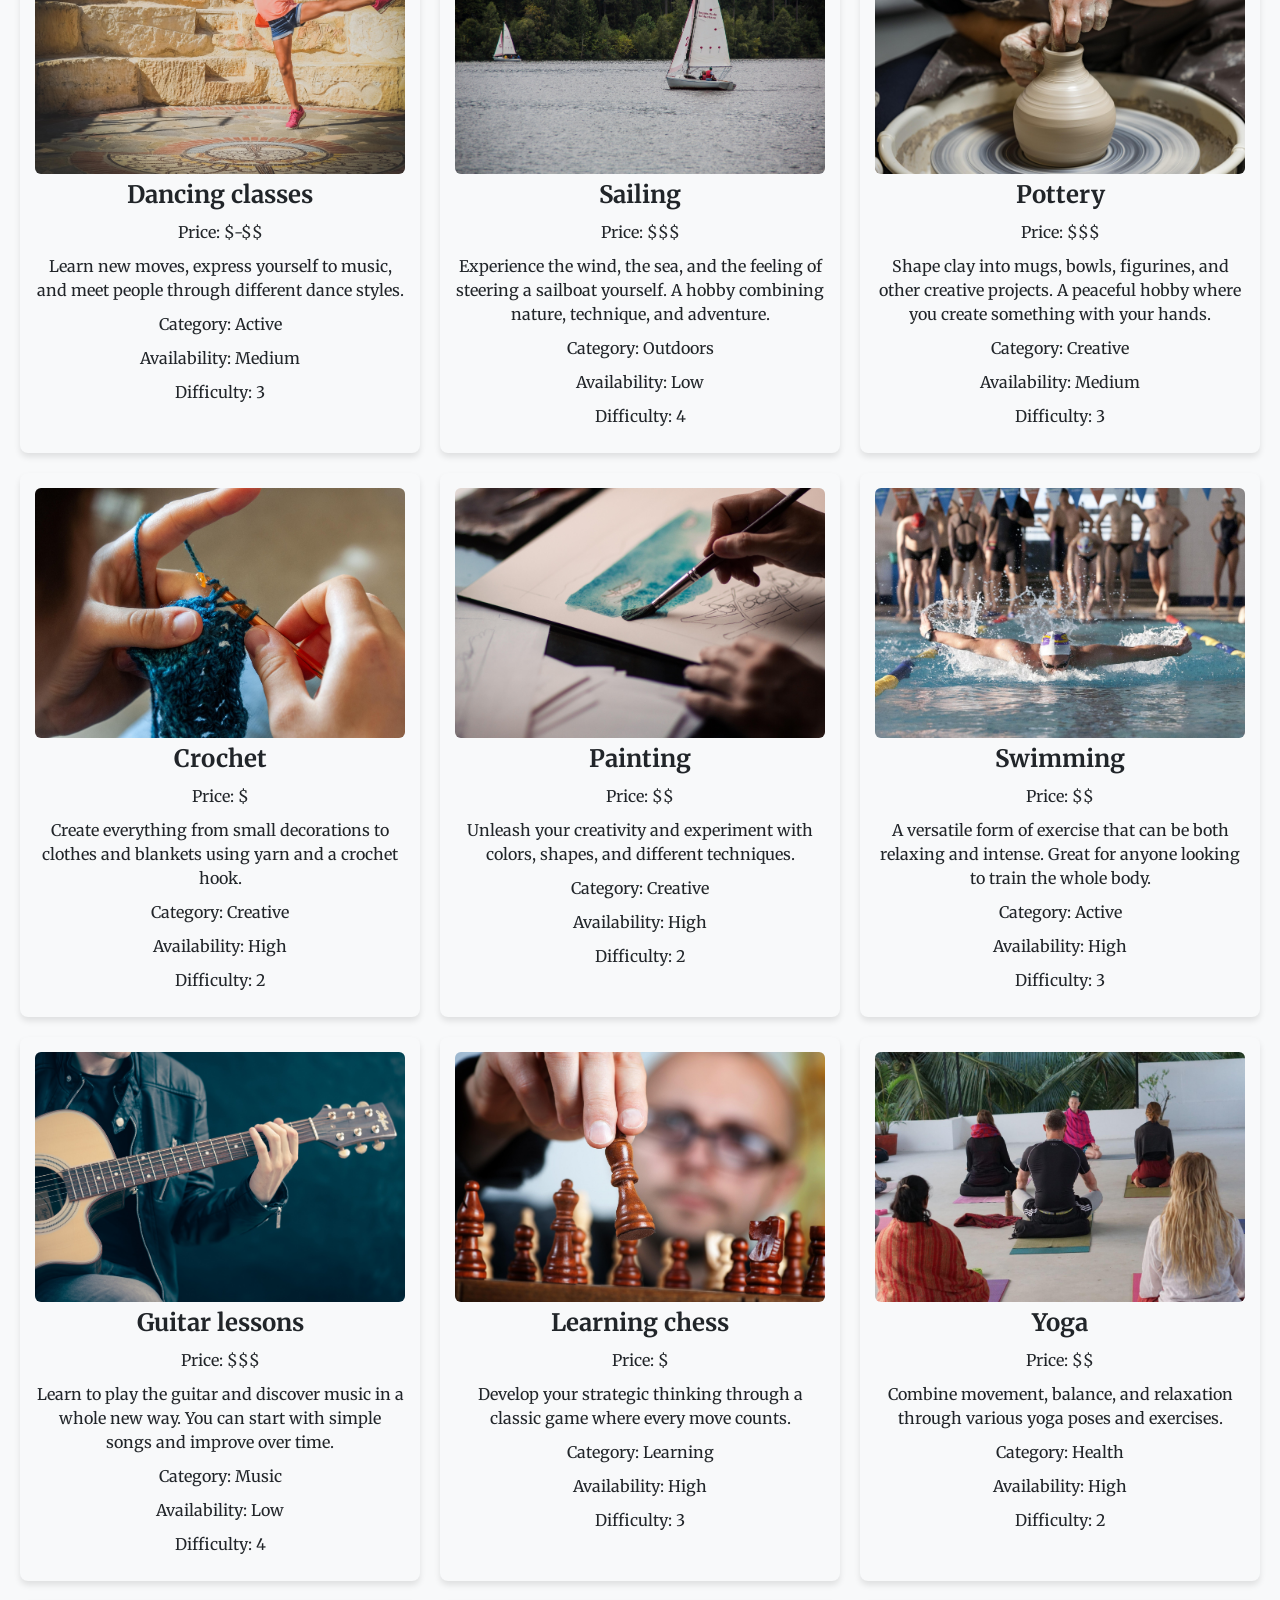
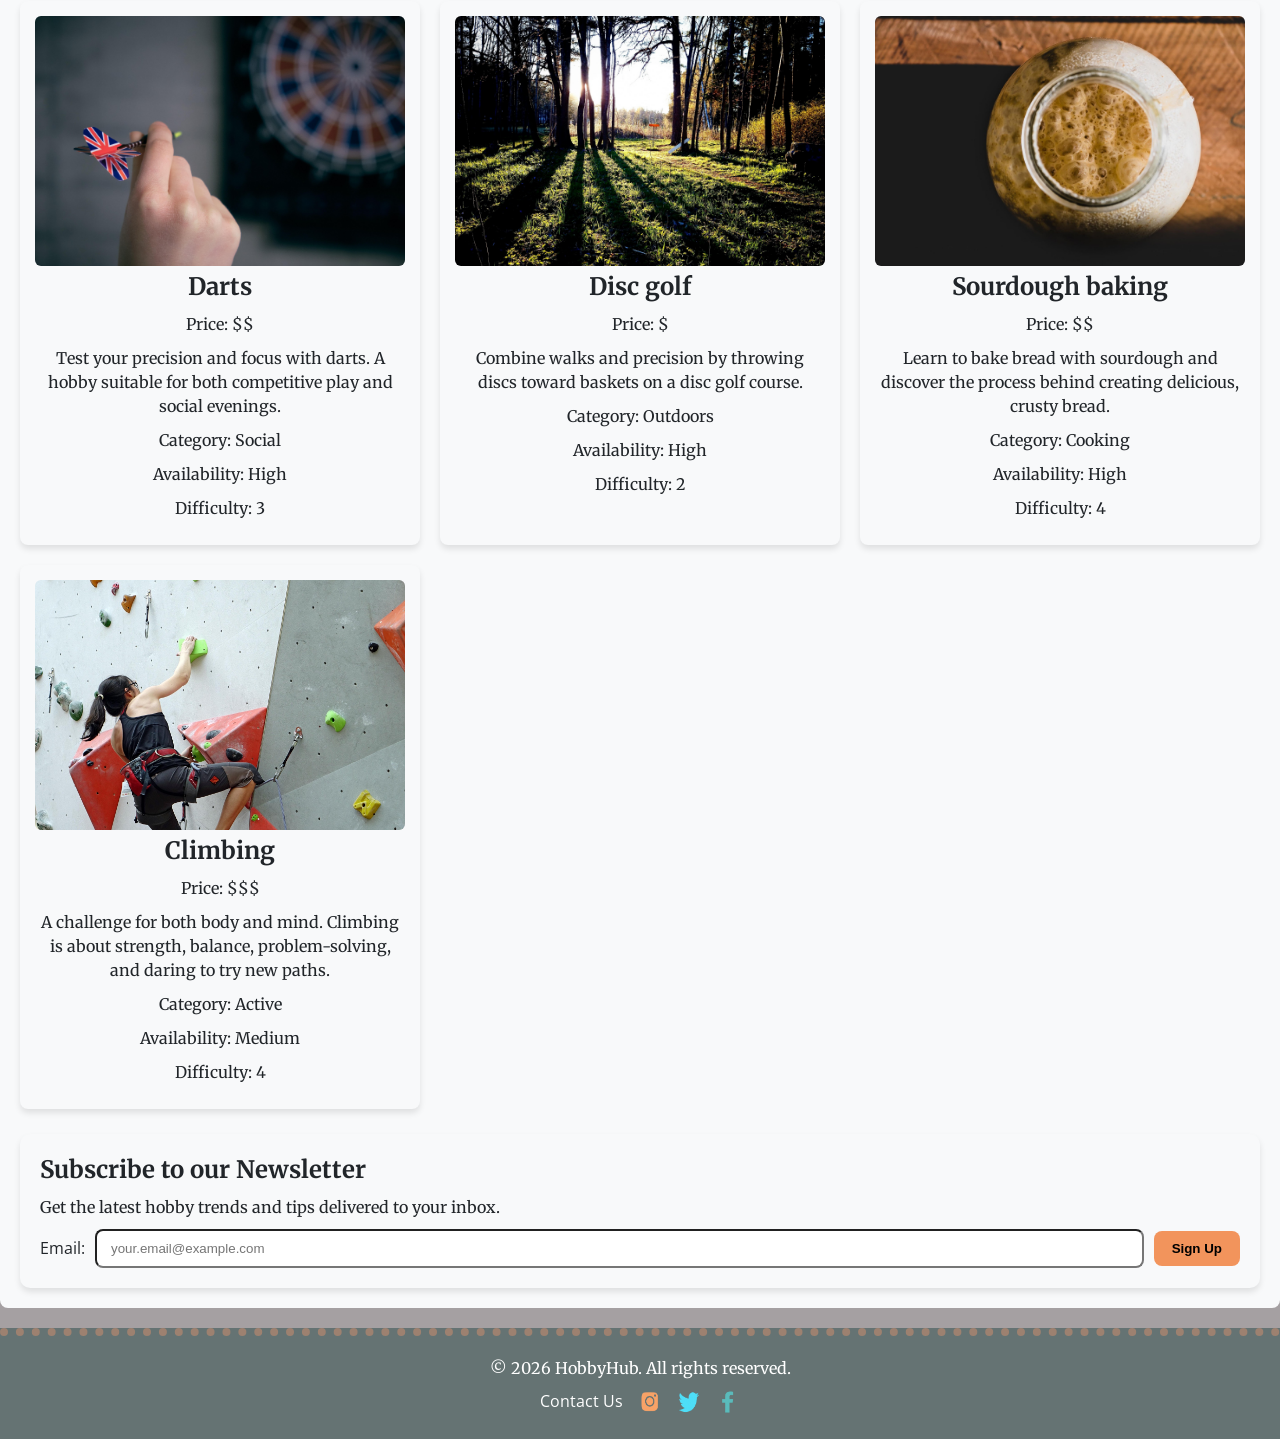
==== commit 84b833de: "feat: add dynamic hobby loading and enhance hobby card structure" ====
--- a/index.html
+++ b/index.html
@@ -80,78 +80,9 @@
         <div>
           <h2>Explore Hobbies</h2>
         </div>
-        <section class="hobby-section">
+        <section class="hobby-section" id="hobby-section">
           <!-- managed with grid in CSS -->
-
-          <article class="hobby-card">
-            <button class="like-btn" aria-label="Gilla hobby">
-              <span class="heart">♥</span>
-            </button>
-            <img src="img/hobbies/pottery.jpg" alt="Hobby 1" />
-            <span class="price">$$</span>
-            <h3>Hobby 1</h3>
-            <p>Short description of Hobby 1.</p>
-          </article>
-
-          <article class="hobby-card">
-            <button class="like-btn" aria-label="Gilla hobby">
-              <span class="heart">♥</span>
-            </button>
-            <span class="price">$$$</span>
-            <img src="img/hobbies/painting.jpg" alt="Hobby 2" />
-            <h3>Hobby 2</h3>
-            <p>Short description of Hobby 2.</p>
-          </article>
-
-          <article class="hobby-card">
-            <button class="like-btn" aria-label="Gilla hobby">
-              <span class="heart">♥</span>
-            </button>
-            <img src="img/hobbies/runner.jpg" alt="Hobby 3" />
-            <span class="price">$$</span>
-            <h3>Hobby 3</h3>
-            <p>Short description of Hobby 3.</p>
-          </article>
-
-          <article class="hobby-card">
-            <button class="like-btn" aria-label="Gilla hobby">
-              <span class="heart">♥</span>
-            </button>
-            <img src="img/hobbies/yoga.jpg" alt="Hobby 4" />
-            <span class="price">$$</span>
-            <h3>Hobby 4</h3>
-            <p>Short description of Hobby 4.</p>
-          </article>
-
-          <article class="hobby-card">
-            <button class="like-btn" aria-label="Gilla hobby">
-              <span class="heart">♥</span>
-            </button>
-            <img src="img/hobbies/sailing.jpg" alt="Hobby 5" />
-            <span class="price">$$$</span>
-            <h3>Hobby 5</h3>
-            <p>Short description of Hobby 5.</p>
-          </article>
-
-          <article class="hobby-card">
-            <button class="like-btn" aria-label="Gilla hobby">
-              <span class="heart">♥</span>
-            </button>
-            <img src="img/hobbies/crochet.jpg" alt="Hobby 6" />
-            <span class="price">$$</span>
-            <h3>Hobby 6</h3>
-            <p>Short description of Hobby 6.</p>
-          </article>
-
-          <article class="hobby-card">
-            <button class="like-btn" aria-label="Gilla hobby">
-              <span class="heart">♥</span>
-            </button>
-            <img src="img/hobbies/mountainbike.jpg" alt="Hobby 7" />
-            <span class="price">$$</span>
-            <h3>Hobby 7</h3>
-            <p>Short description of Hobby 7.</p>
-          </article>
+           
         </section>
 
         <section class="newsletter" id="signup">
@@ -187,5 +118,6 @@
         </div>
       </footer>
     </div>
+    <script src="script.js"></script>
   </body>
 </html>
--- a/style.css
+++ b/style.css
@@ -32,7 +32,6 @@
   font-size: 40px;
   line-height: 130%;
   color: var(--text-light);
-  border-bottom: 2px solid var(--dark-slate);
 }
 
 p {
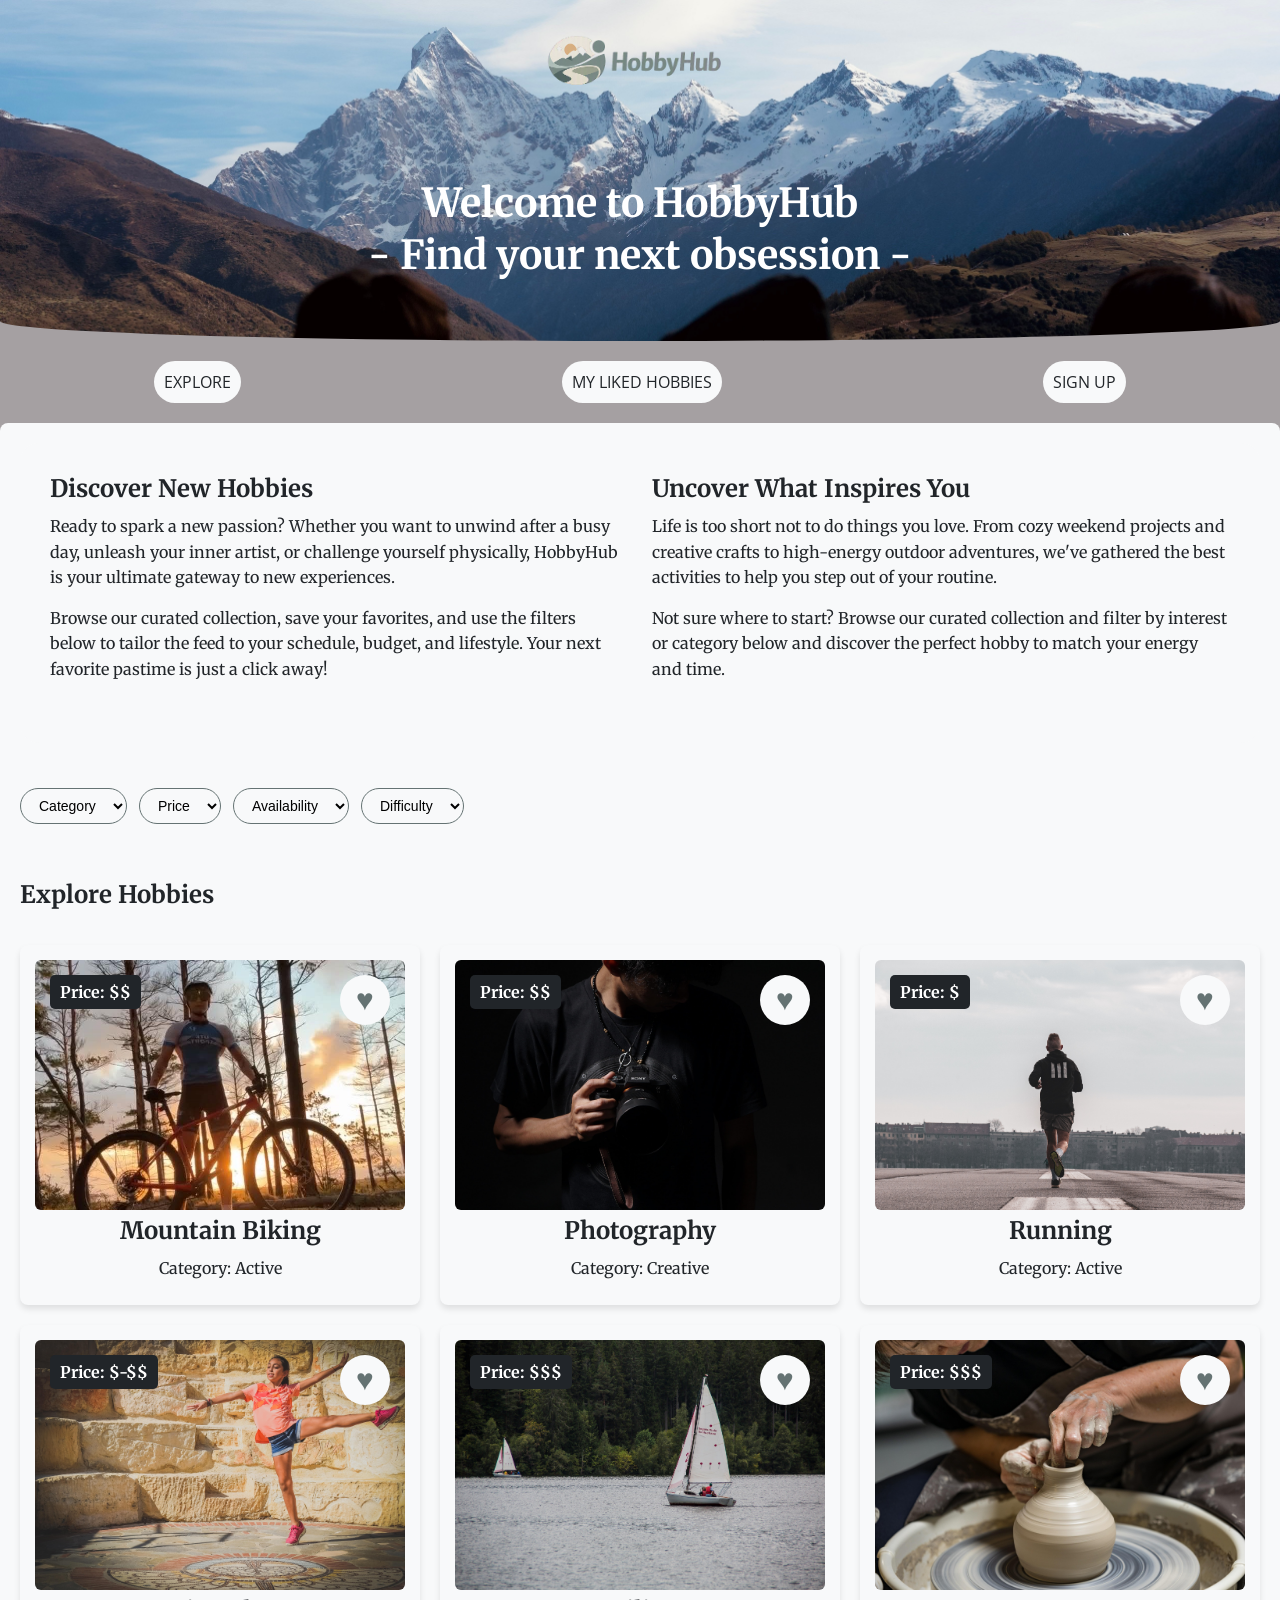
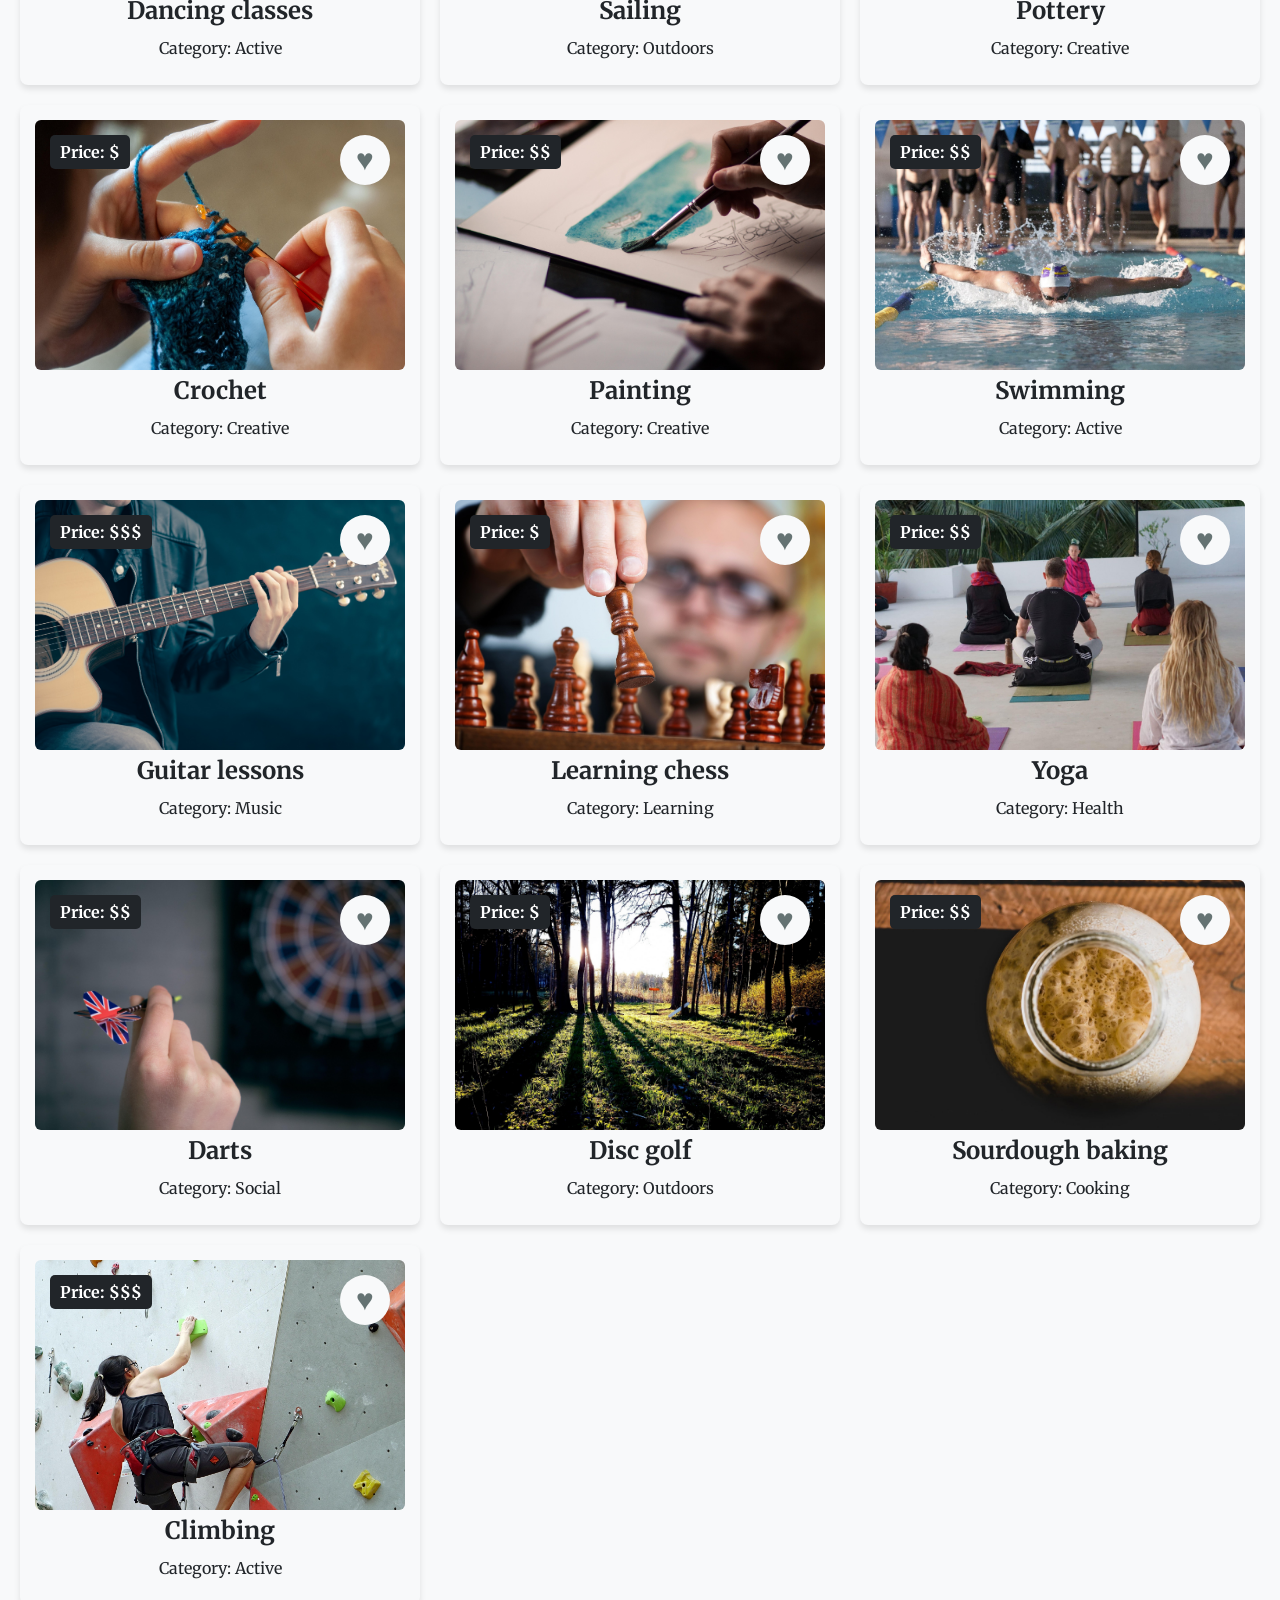
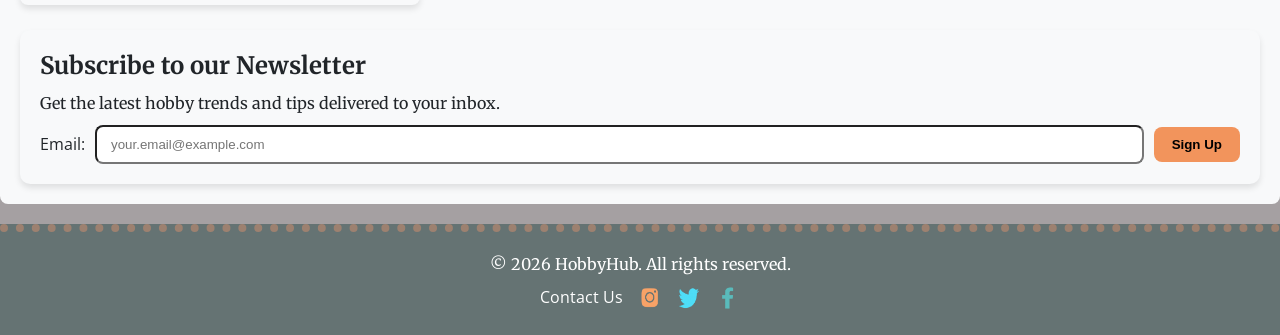
==== commit c330b7c2: "feat: implement hobby details page and enhance hobby card functionality" ====
--- a/index.html
+++ b/index.html
@@ -10,7 +10,6 @@
     <div class="grid-container">
       <!-- Header with logo and welcome message -->
       <header>
-        <!-- Logo -->
         <img id="logo" src="img/logga2.png" alt="HobbyHub Logo" class="logo" />
         <h1>
           Welcome to HobbyHub <br />
@@ -20,7 +19,7 @@
 
       <!-- Navigation bar -->
       <nav class="main-nav">
-        <a href="#">EXPLORE</a>
+        <a href="/index.html">EXPLORE</a>
         <a href="#">MY LIKED HOBBIES</a>
         <a href="#signup">SIGN UP</a>
       </nav>
@@ -82,7 +81,7 @@
         </div>
         <section class="hobby-section" id="hobby-section">
           <!-- managed with grid in CSS -->
-           
+
         </section>
 
         <section class="newsletter" id="signup">
--- a/style.css
+++ b/style.css
@@ -10,8 +10,8 @@
   --bg-medium: #a5a0a2;
 
   --bg-dark: #343a40;
-  --text-dark: #212529; /* Mörk text mot ljus bakgrund ger hög kontrast för WebAIM */
-  --text-light: #ffffff; /* Vit text mot mörka knappar */
+  --text-dark: #212529;
+  --text-light: #ffffff;
 }
 
 
@@ -76,7 +76,7 @@
 .main-nav {
   grid-area: navigation;
   display: flex;
-  flex-direction: column; /* Meny för mobil */
+  flex-direction: column; /* Menu for mobile */
   gap: 12px;
   justify-content: center;
   align-items: center;
@@ -158,6 +158,14 @@
   text-align: center;
   box-shadow: 0 4px 6px rgba(0, 0, 0, 0.1);
   position: relative;
+}
+.hobby-card-link { 
+  text-decoration: none; color: inherit; 
+}
+
+.hobby-card:hover {
+  transform: scale(1.02);
+  box-shadow: 0 6px 12px rgba(0, 0, 0, 0.15);
 }
 
 .hobby-card img {
@@ -272,7 +280,7 @@
 
 /* Media Queries for Responsive Design Tablet & Desktop */
 
-/* TABLET (768px och uppåt) */
+/* TABLET (768px and up) */
 @media screen and (min-width: 768px) and (max-width: 1023px) {
     h1{
         font-size: 30px;
@@ -303,7 +311,7 @@
   }
 }
 
-/* DESKTOP (1024px och uppåt) */
+/* DESKTOP (1024px and up) */
 @media screen and (min-width: 1024px) {
 
 .main-nav {
@@ -322,12 +330,10 @@
   }
 
   .hobby-section {
-    grid-template-columns: repeat(3, 1fr); /* Desktop: 3 kolumner */
+    grid-template-columns: repeat(3, 1fr); /* Desktop: 3 columns */
   }
 
   #newsletter-form {
     grid-template-columns: auto 1fr auto; 
   }
 }
-
-
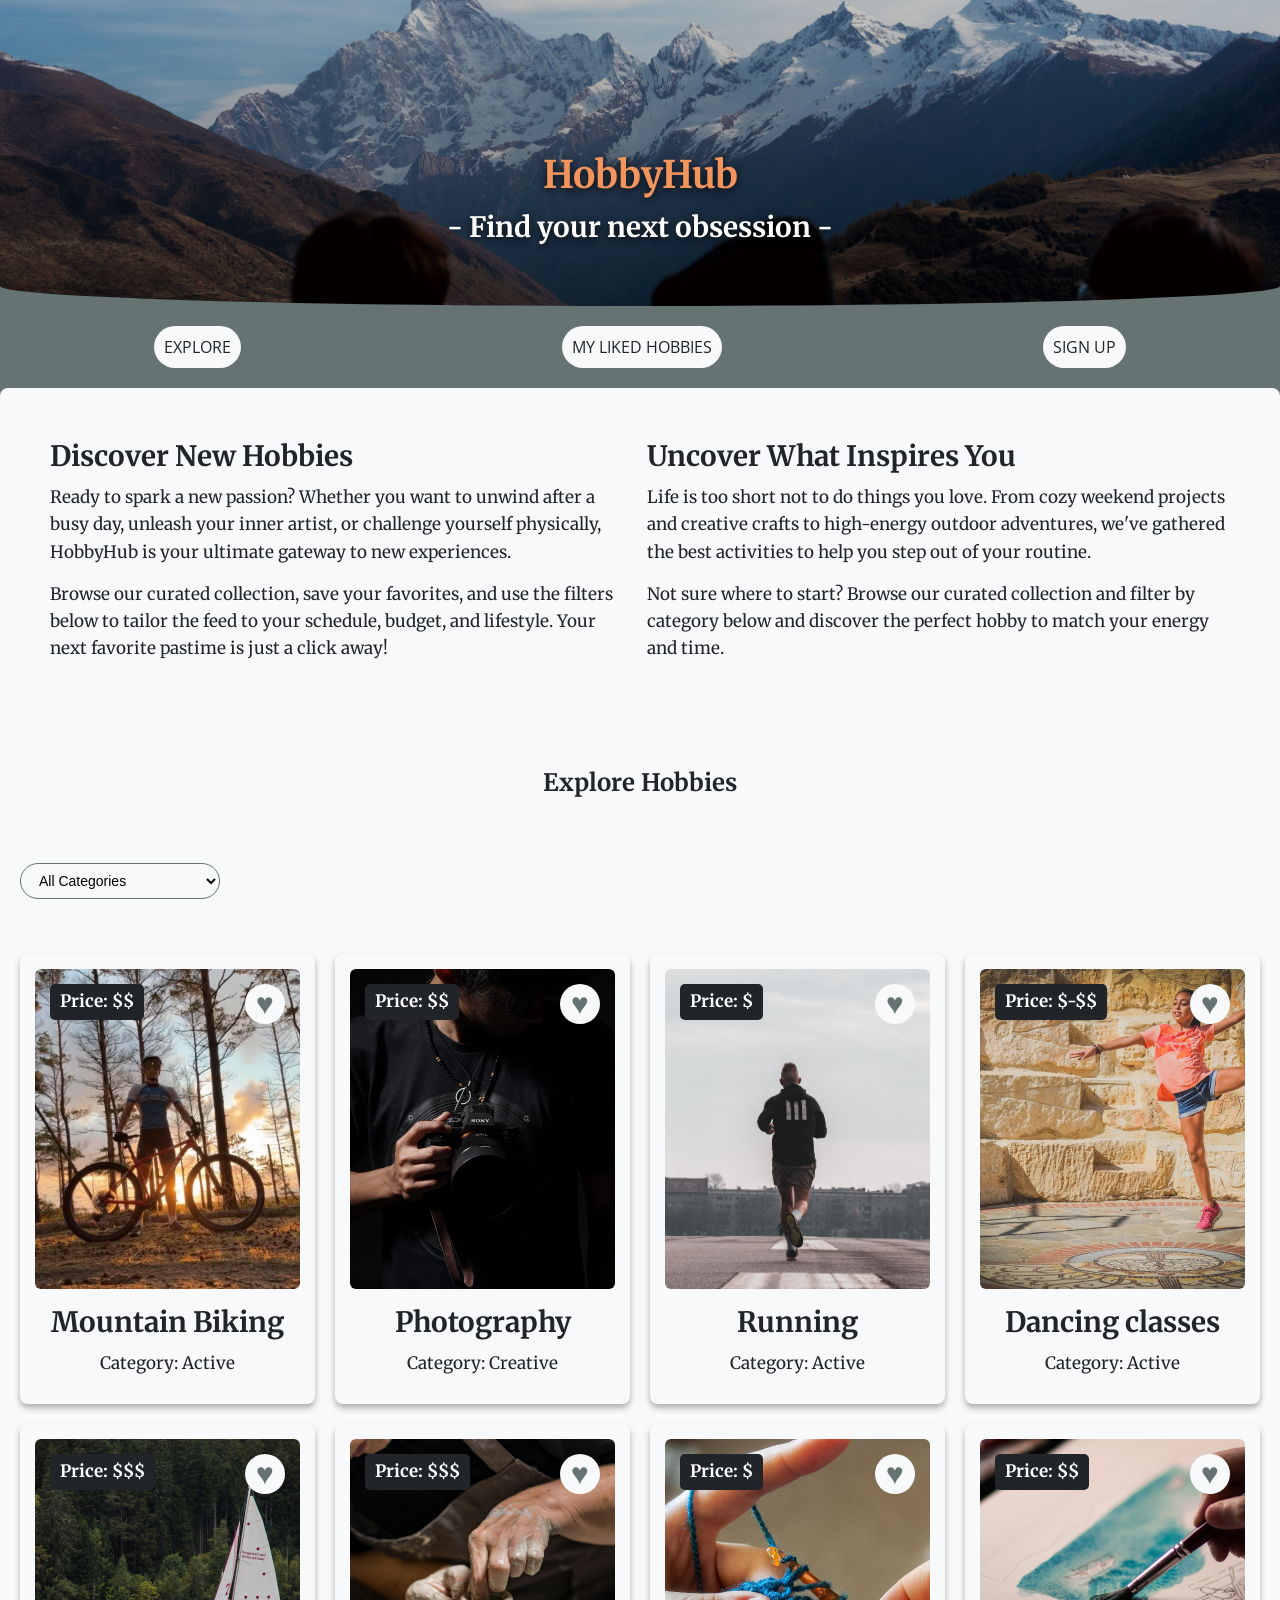
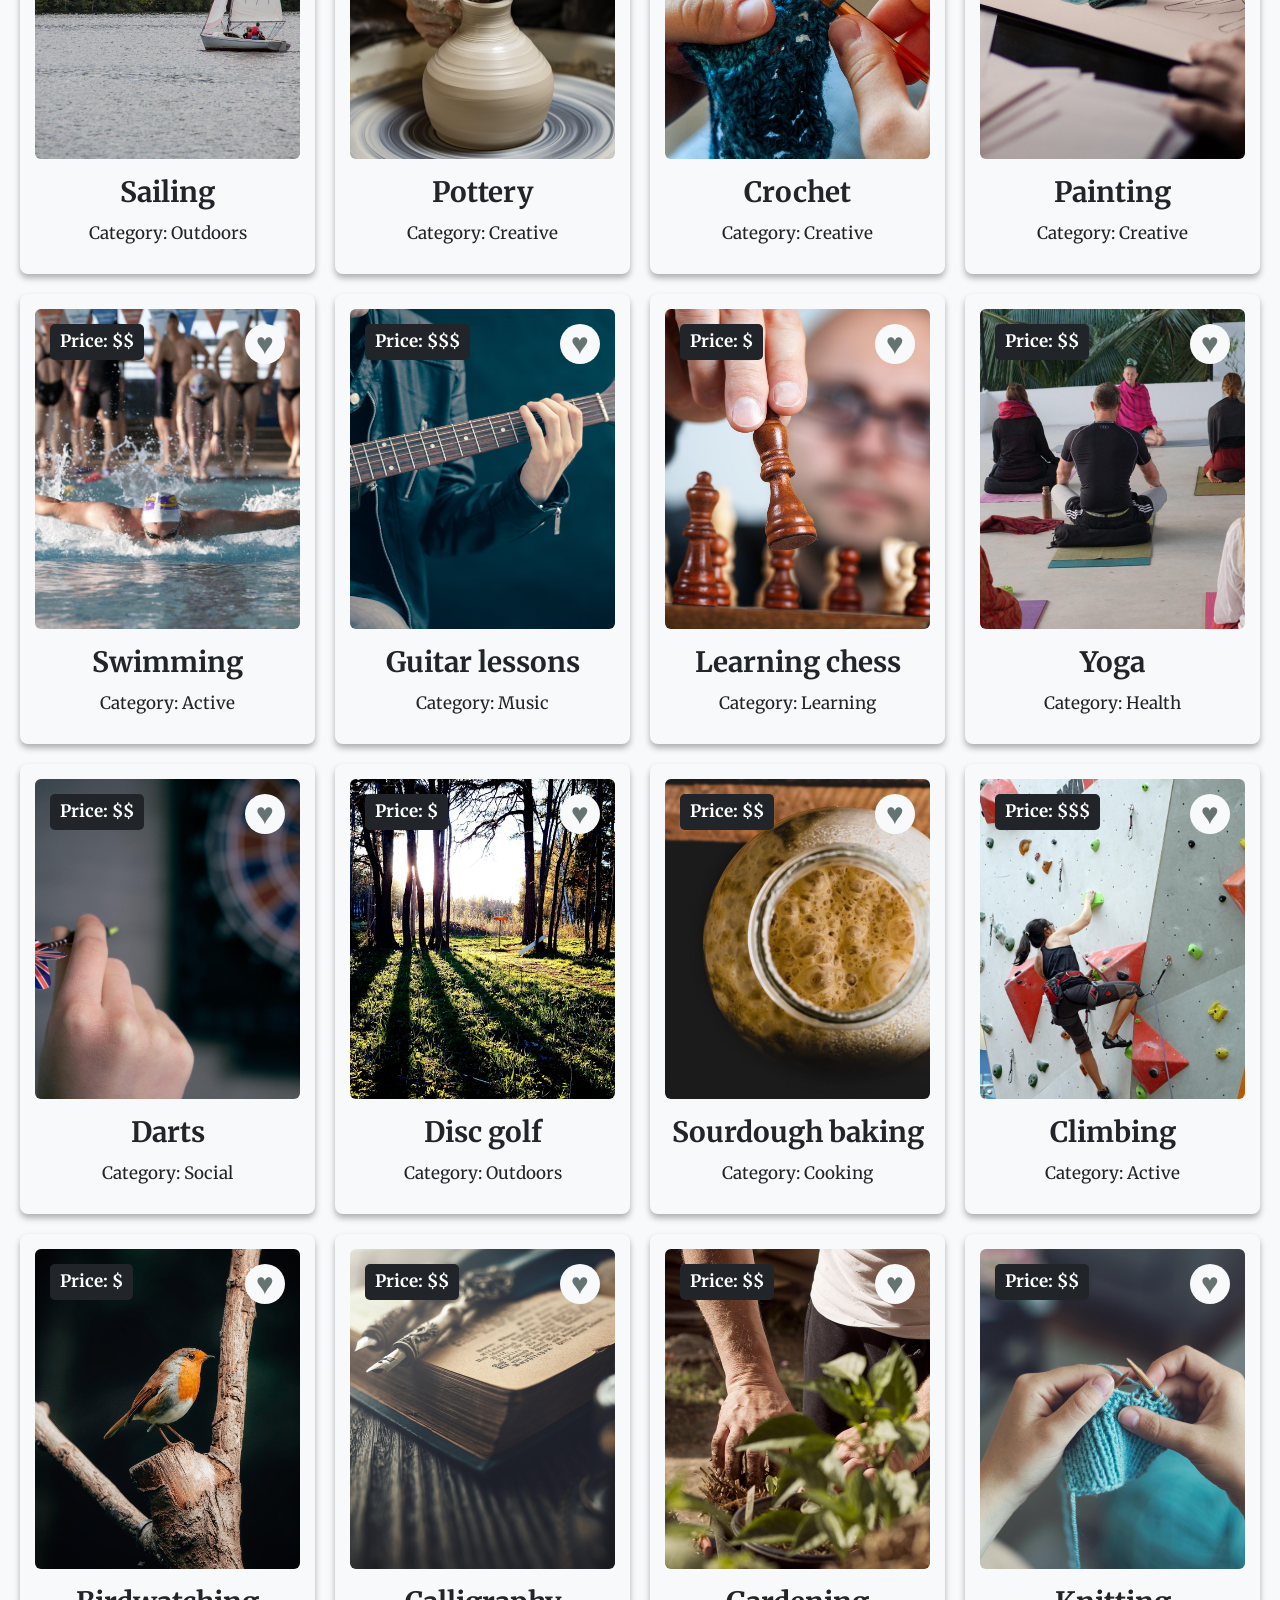
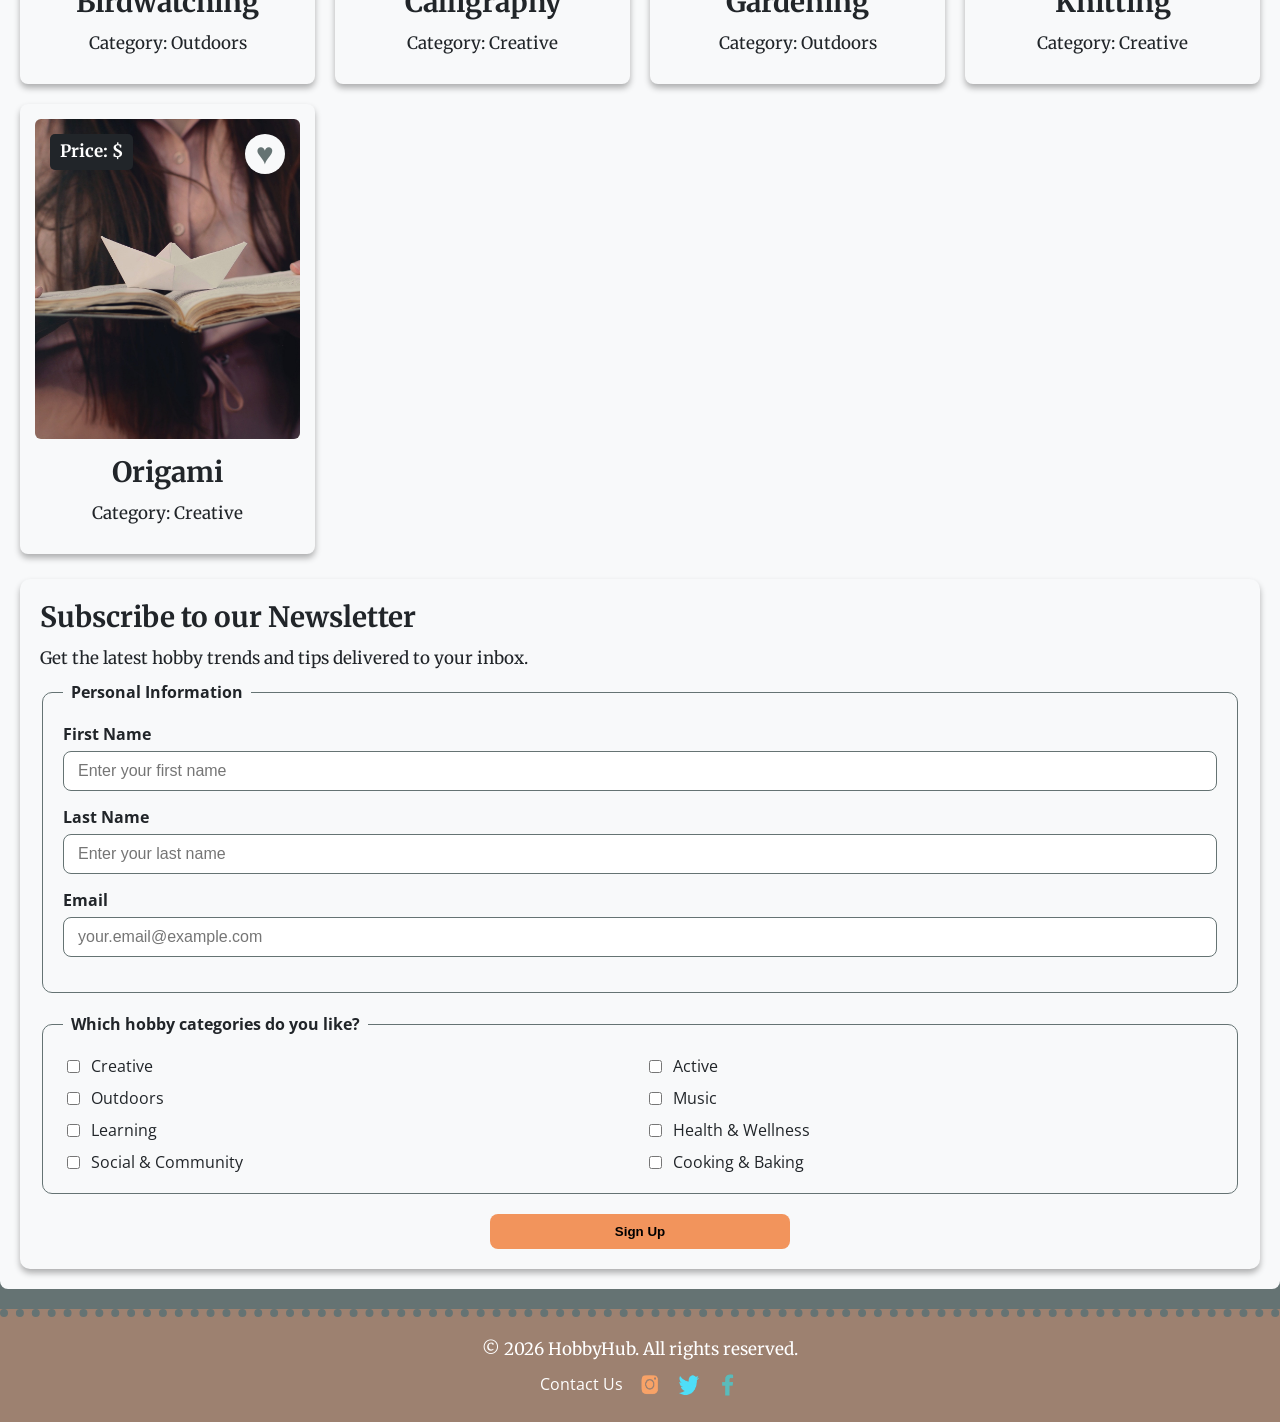
==== commit 632ca540: "move index.html to root, refactor filepaths to and from index.html, to initialize github pages" ====
--- a/index.html
+++ b/index.html
@@ -4,23 +4,21 @@
     <meta charset="UTF-8" />
     <title>HobbyHub - Find Your Next Obsession</title>
     <meta name="viewport" content="width=device-width, initial-scale=1.0" />
-    <link rel="stylesheet" type="text/css" href="style.css" />
+    <link rel="stylesheet" type="text/css" href="/css/style.css" />
+    <link rel="stylesheet" type="text/css" href="/css/hobby-card.css" />
   </head>
   <body>
     <div class="grid-container">
       <!-- Header with logo and welcome message -->
       <header>
-        <img id="logo" src="img/logga2.png" alt="HobbyHub Logo" class="logo" />
-        <h1>
-          Welcome to HobbyHub <br />
-          - Find your next obsession -
-        </h1>
+        <h1>HobbyHub</h1>
+        <h2 id="subheading">- Find your next obsession -</h2>
       </header>
 
       <!-- Navigation bar -->
       <nav class="main-nav">
-        <a href="/index.html">EXPLORE</a>
-        <a href="#">MY LIKED HOBBIES</a>
+        <a href="index.html">EXPLORE</a>
+        <a href="/html/liked-hobbies.html">MY LIKED HOBBIES</a>
         <a href="#signup">SIGN UP</a>
       </nav>
 
@@ -51,55 +49,121 @@
             </p>
             <p>
               Not sure where to start? Browse our curated collection and filter
-              by interest or category below and discover the perfect hobby to
-              match your energy and time.
+              by category below and discover the perfect hobby to match your
+              energy and time.
             </p>
           </div>
         </section>
 
+        <h2 id="explore-hobbies">Explore Hobbies</h2>
+
         <!-- Filter / Sortering -->
         <div class="filters" aria-label="Filter hobbies">
           <select id="filter-category" name="category">
-            <option value="">Category</option>
-          </select>
-
-          <select id="filter-price" name="price">
-            <option value="">Price</option>
-          </select>
-
-          <select id="filter-availability" name="availability">
-            <option value="">Availability</option>
-          </select>
-
-          <select id="filter-difficulty" name="difficulty">
-            <option value="">Difficulty</option>
+            <option value="">All Categories</option>
+            <option value="creative">Creative</option>
+            <option value="active">Active</option>
+            <option value="music">Music</option>
+            <option value="learning">Learning</option>
+            <option value="health">Health</option>
+            <option value="social">Social</option>
+            <option value="cooking">Cooking</option>
           </select>
         </div>
 
-        <div>
-          <h2>Explore Hobbies</h2>
-        </div>
         <section class="hobby-section" id="hobby-section">
           <!-- managed with grid in CSS -->
-
         </section>
 
         <section class="newsletter" id="signup">
           <h2>Subscribe to our Newsletter</h2>
           <p>Get the latest hobby trends and tips delivered to your inbox.</p>
+
           <form id="newsletter-form">
-            <!--lable? med id()for="email"-->
-            <label for="email">Email:</label>
-            <input
-              type="email"
-              id="email"
-              placeholder="your.email@example.com"
-              required
-            />
-            <!--input eller button?-->
-            <button id="newsletter-button" type="submit" value="Sign Up">
-              Sign Up
-            </button>
+            <fieldset>
+              <legend>Personal Information</legend>
+
+              <div class="form-field">
+                <label for="fname">First Name</label>
+                <input
+                  type="text"
+                  id="fname"
+                  name="first-name"
+                  placeholder="Enter your first name"
+                  required
+                />
+              </div>
+
+              <div class="form-field">
+                <label for="lname">Last Name</label>
+                <input
+                  type="text"
+                  id="lname"
+                  name="last-name"
+                  placeholder="Enter your last name"
+                  required
+                />
+              </div>
+
+              <div class="form-field">
+                <label for="email">Email</label>
+                <input
+                  type="email"
+                  id="email"
+                  name="email"
+                  placeholder="your.email@example.com"
+                  required
+                />
+              </div>
+            </fieldset>
+
+            <fieldset>
+              <legend>Which hobby categories do you like?</legend>
+
+              <div class="checkbox-group">
+                <label>
+                  <input type="checkbox" name="interests" value="creative" />
+                  Creative
+                </label>
+
+                <label>
+                  <input type="checkbox" name="interests" value="active" />
+                  Active
+                </label>
+
+                <label>
+                  <input type="checkbox" name="interests" value="outdoors" />
+                  Outdoors
+                </label>
+
+                <label>
+                  <input type="checkbox" name="interests" value="music" />
+                  Music
+                </label>
+
+                <label>
+                  <input type="checkbox" name="interests" value="learning" />
+                  Learning
+                </label>
+
+                <label>
+                  <input type="checkbox" name="interests" value="health" />
+                  Health & Wellness
+                </label>
+
+                <label>
+                  <input type="checkbox" name="interests" value="social" />
+                  Social & Community
+                </label>
+
+                <label>
+                  <input type="checkbox" name="interests" value="cooking" />
+                  Cooking & Baking
+                </label>
+              </div>
+            </fieldset>
+
+            <button id="newsletter-button" type="submit">Sign Up</button>
           </form>
         </section>
       </main>
@@ -117,6 +181,9 @@
         </div>
       </footer>
     </div>
+    <button id="backToTopBtn" class="back-to-top" aria-label="Back to top">
+      ↑
+    </button>
     <script src="script.js"></script>
   </body>
 </html>
--- a/css/style.css
+++ b/css/style.css
@@ -0,0 +1,419 @@
+@import url("https://fonts.googleapis.com/css?family=Merriweather|Open+Sans&display=swap");
+
+:root {
+  --cyan: #5df2f3;
+  --orange: #f2945c;
+  --teal: #70b3b3;
+  --taupe: #9d8170;
+  --dark-slate: #657373;
+  --bg-light: #f8f9fa;
+  --bg-medium: #a5a0a2;
+
+  --bg-dark: #343a40;
+  --text-dark: #212529;
+  --text-light: #ffffff;
+}
+
+/* Mobile first, base styles */
+body {
+  background-color: var(--dark-slate);
+  color: var(--text-dark);
+  margin: 0;
+  font-family:
+    "Open Sans", sans-serif; /*If font is available, otherwise use sans-serif */
+}
+
+h1,
+h2,
+h3,
+p {
+  font-family:
+    "Merriweather", serif; /* All selected text elements use this font */
+  margin: 0 0 10px 0;
+}
+
+h1 {
+  font-size: 26px;
+  line-height: 130%;
+  color: var(--orange);
+text-shadow: 0 3px 8px rgba(0, 0, 0, 0.8);}
+
+h2 {
+  font-size: 20px;
+  line-height: 130%;
+  color: var(--text-dark);
+}
+
+#subheading {
+  font-size: 20px;
+  line-height: 130%;
+  color: var(--text-light);
+  text-shadow: 0 3px 8px rgba(0, 0, 0, 0.8);
+}
+
+#explore-hobbies {
+  text-align: center;
+  margin: 20px 0;
+  font-size: 24px;
+  color: var(--text-dark);
+  /*fix text*/
+}
+
+p {
+  font-size: 16px;
+  line-height: 1.5;
+}
+
+.empty-message {
+  text-align: center;
+  padding: 20px;
+  background-color: var(--bg-light);
+  border-radius: 10px;
+  box-shadow: 0 4px 6px rgba(0, 0, 0, 0.1);
+  margin: 20px 0;
+  text-align: center;
+}
+
+.empty-message a {
+  color: var(--orange);
+  text-decoration: none;
+  font-weight: bold;
+}
+
+.empty-message a:hover {
+  text-decoration: underline;
+}
+
+/* Grid layout for the entire page */
+.grid-container {
+  display: grid;
+  grid-template-columns: 1fr;
+  /*grid-template-rows: auto auto auto 5px;  Define the rows for header, navigation, main content, and footer. 
+  Auto = adjust size after the content  */
+  grid-template-areas:
+    "header"
+    "navigation"
+    "main-content"
+    "footer";
+  grid-gap: 20px;
+  max-width: auto;
+  margin: 0 auto;
+}
+
+header {
+  grid-area: header;
+  text-align: center;
+
+  /*Darken the background image for better text readability */
+  background:
+    linear-gradient(rgba(0, 0, 0, 0.2), rgba(0, 0, 0, 0.4)),
+    url("/img/mountains.jpg");
+  background-size: cover;
+  background-position: center 20%;
+  display: flex;
+  flex-direction: column;
+  align-items: center;
+  justify-content: center;
+  padding: 150px 20px 50px 20px;
+  border-bottom-left-radius: 50% 20px;
+  border-bottom-right-radius: 50% 20px;
+}
+
+/* Navigation bar */
+.main-nav {
+  grid-area: navigation;
+  display: flex;
+  flex-direction: column; /* Menu for mobile */
+  gap: 12px;
+  justify-content: center;
+  align-items: center;
+}
+
+.main-nav a {
+  padding: 10px;
+  text-align: center;
+  text-decoration: none;
+  text-transform: uppercase;
+  color: var(--text-dark);
+  border-radius: 25px;
+  background-color: var(--bg-light);
+}
+.main-nav a:hover {
+  text-decoration: underline;
+  transform: scale(1.05);
+}
+
+/* Main content area */
+main {
+  grid-area: main-content;
+  display: flex;
+  flex-direction: column;
+  grid-gap: 25px;
+  background-color: var(--bg-light);
+  padding: 20px;
+  border-radius: 8px;
+}
+
+.intro {
+  display: flex;
+  flex-direction: column;
+  gap: 20px;
+  background-color: var(--bg-light);
+  padding: 30px;
+  border-radius: 20px;
+}
+
+.intro p {
+  margin-bottom: 15px;
+  line-height: 1.6;
+}
+.intro p:last-child {
+  margin-bottom: 30px; /* Add extra space after the last paragraph */
+}
+
+.filters {
+  display: flex;
+  flex-direction: column;
+  max-width: 200px;
+  gap: 12px;
+  margin: 20px 0 30px 0;
+}
+
+.filters select {
+  padding: 8px 14px;
+  border-radius: 20px;
+  border: 1px solid var(--dark-slate);
+  background-color: var(--bg-light);
+  font-size: 14px;
+  cursor: pointer;
+}
+
+.filters select:hover {
+  border-color: var(--cyan);
+}
+
+/* Hobby cards grid layout */
+.hobby-section {
+  display: grid;
+  grid-template-columns: 1fr; /*repeat(auto-fit, minmax(200px, 1fr));  Automatically adjust the number of columns based on available space */
+  gap: 20px;
+}
+
+/* Newsletter section */
+.newsletter {
+  background-color: var(--bg-light);
+  padding: 20px;
+  border-radius: 10px;
+  box-shadow: 0 4px 6px rgba(0, 0, 0, 0.3);
+}
+
+#newsletter-form {
+  display: flex;
+  flex-direction: column;
+  gap: 20px;
+}
+
+fieldset {
+  border: 1px solid var(--dark-slate);
+  border-radius: 10px;
+  padding: 20px;
+}
+
+legend {
+  font-weight: bold;
+  padding: 0 8px;
+}
+
+.form-field {
+  display: flex;
+  flex-direction: column;
+  gap: 6px;
+  margin-bottom: 15px;
+}
+
+.form-field label {
+  font-weight: bold;
+}
+
+.form-field input {
+  padding: 10px 14px;
+  border-radius: 8px;
+  border: 1px solid var(--dark-slate);
+  font-size: 16px;
+}
+
+.checkbox-group {
+  display: grid;
+  gap: 10px;
+}
+
+.checkbox-group label {
+  display: flex;
+  align-items: center;
+  gap: 8px;
+}
+
+#newsletter-button {
+  background-color: var(--orange);
+  font-weight: bold;
+  width: 300px;
+  margin: 0 auto;
+  padding: 10px 18px;
+  border-radius: 8px;
+  border: none;
+  cursor: pointer;
+}
+
+#newsletter-button:hover {
+  transform: scale(0.95);
+  background-color: var(--teal);
+  color: var(--text-light);
+  box-shadow: 0 6px 15px rgba(93, 242, 243, 0.4);
+}
+
+footer {
+  grid-area: footer;
+  text-align: center;
+  padding: 20px;
+  background-color: var(--taupe);
+  color: var(--text-light);
+  border-top: 8px dotted var(--dark-slate);
+}
+
+footer p {
+  color: var(--text-light);
+}
+
+footer a {
+  color: var(--text-light);
+  text-decoration: none;
+}
+
+footer a:hover {
+  text-decoration: underline;
+}
+
+.social-media {
+  display: flex;
+  justify-content: center;
+  gap: 15px;
+}
+
+.social-media img {
+  width: 24px;
+  height: 24px;
+}
+
+.back-to-top {
+  position: fixed;
+  bottom: 30px;
+  right: 30px;
+  width: 50px;
+  height: 50px;
+  border-radius: 50%;
+  background: var(--orange);
+  color: var(--text-light);
+  border: none;
+  font: bold 24px sans-serif;
+  cursor: pointer;
+  box-shadow: 0 4px 10px #0003;
+  z-index: 1000;
+
+  opacity: 0;
+  pointer-events: none; /* Gör att den inte går att klicka på när den är osynlig */
+  transition: all 0.3s ease;
+}
+
+.back-to-top.show {
+  opacity: 1;
+  pointer-events: auto; /* Aktiverar klick igen när den syns */
+}
+
+.back-to-top:hover {
+  transform: scale(1.1);
+  background-color: var(--teal);
+}
+
+/* Media Queries for Responsive Design Tablet & Desktop */
+
+/* TABLET (768px and up) */
+@media screen and (min-width: 768px) and (max-width: 1023px) {
+  h1 {
+    font-size: 32px;
+  }
+  h2 {
+    font-size: 24px;
+  }
+  #subheading {
+    font-size: 24px;
+  }
+  p {
+    font-size: 16px;
+  }
+  a {
+    font-size: 15px;
+  }
+
+  .main-nav {
+    flex-direction: row;
+    justify-content: space-around; /* create space around items in nav-bar*/
+  }
+
+  .intro {
+    flex-direction: row; /* Change intro section to row layout on tablet */
+    gap: 30px;
+  }
+
+  .hobby-section {
+    grid-template-columns: repeat(
+      2,
+      1fr
+    ); /* Tablet: 2 kolumner, repeat() istället för att upprepa 1fr manuellt*/
+  }
+
+  .checkbox-group {
+    grid-template-columns: 1fr 1fr;
+  }
+}
+
+/* DESKTOP (1024px and up) */
+@media screen and (min-width: 1024px) {
+  h1 {
+    font-size: 38px;
+  }
+
+  h2 {
+    font-size: 28px;
+  }
+
+  #subheading {
+    font-size: 28px;
+  }
+
+  p {
+    font-size: 17px;
+  }
+
+  .main-nav {
+    flex-direction: row;
+    justify-content: space-around;
+  }
+
+  .intro {
+    flex-direction: row; /* Change intro section to row layout on desktop */
+    gap: 30px;
+  }
+
+  .like-btn {
+    width: 50px;
+    height: 50px;
+  }
+
+  .hobby-section {
+    grid-template-columns: repeat(4, 1fr); /* Desktop: 4 columns */
+  }
+
+  .checkbox-group {
+    grid-template-columns: 1fr 1fr;
+  }
+}
--- a/css/hobby-card.css
+++ b/css/hobby-card.css
@@ -0,0 +1,68 @@
+.hobby-card {
+  background-color: var(--bg-light);
+  border-radius: 8px;
+  padding: 15px;
+  text-align: center;
+  box-shadow: 0 4px 6px rgba(0, 0, 0, 0.3);
+  position: relative;
+
+  display: flex;
+  flex-direction: column;
+  justify-content: space-between;
+  min-height: 420px;
+}
+.hobby-card-link { 
+  text-decoration: none; 
+  color: inherit; 
+
+  display: flex;
+  flex-direction: column;
+  height: 100%;
+}
+
+.hobby-card:hover {
+  transform: scale(1.02);
+  box-shadow: 0 6px 12px rgba(0, 0, 0, 0.4);
+}
+
+.hobby-card img {
+  width: 100%;
+  height: 320px;
+  object-fit: cover;
+  border-radius: 6px;
+  margin-bottom: 15px;
+}
+
+.like-btn {
+  position: absolute;
+  top: 30px;
+  right: 30px;
+  width: 40px;
+  height: 40px;
+  border-radius: 50%;
+  border: none;
+  background: var(--bg-light);
+  font-size: 30px;
+  color: var(--dark-slate);
+  cursor: pointer;
+}
+
+.like-btn:hover {
+  color: #e74c3c;
+  transform: scale(1.2) rotate(5deg);
+}
+
+.like-btn.liked {
+  color: #e74c3c;
+}
+
+.price {
+  position: absolute;
+  top: 30px;
+  left: 30px;
+  background-color: var(--text-dark);
+  color: var(--text-light);
+  padding: 5px 10px;
+  border-radius: 5px;
+  font-weight: bold;
+}
